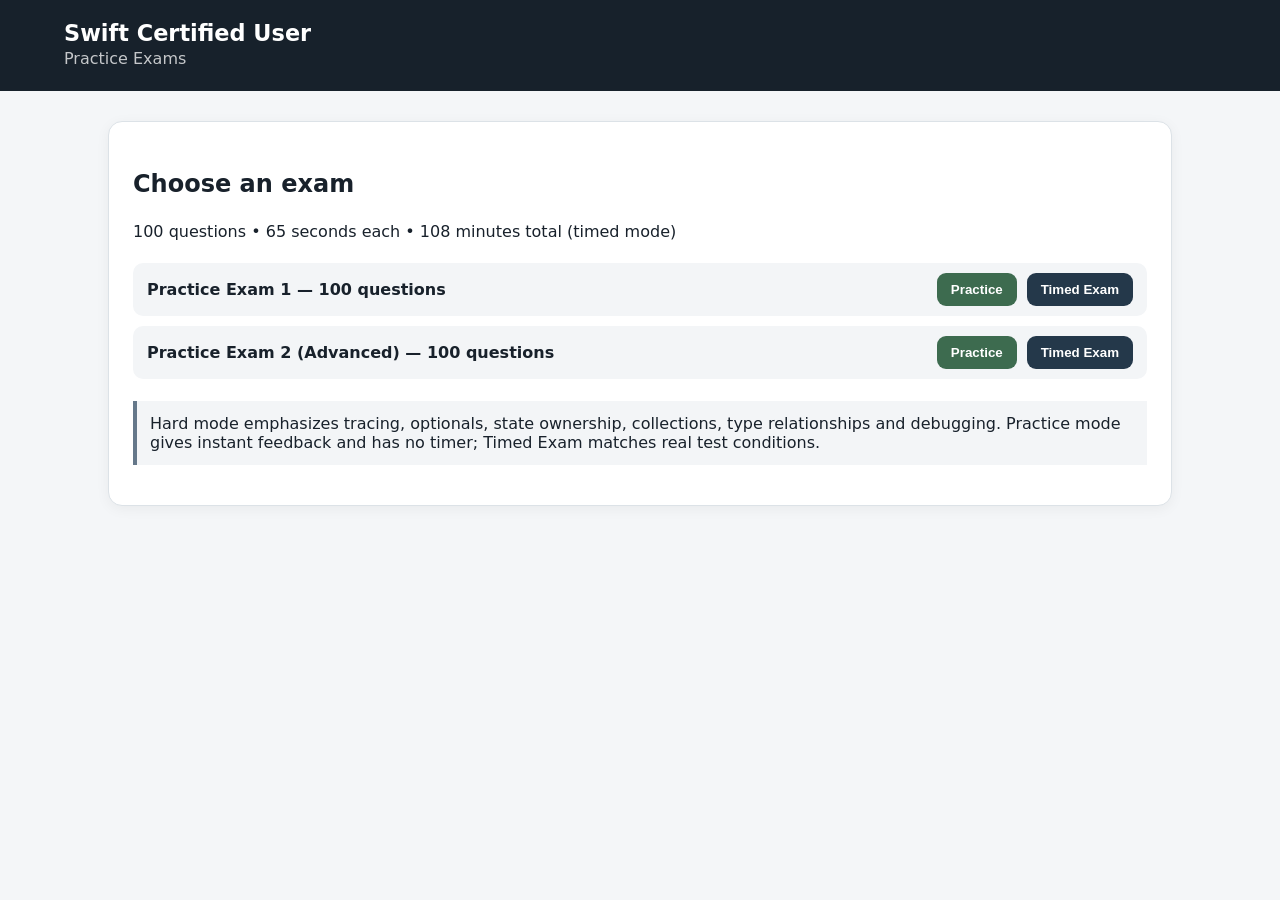
==== index.html @ 74ee7d05 "Visualize results: donut chart for score, bar chart for topic breakdown - Score is now a donut chart" ====
<!doctype html>
<html lang="en">
    <head>
        <meta charset="utf-8" />
        <meta name="viewport" content="width=device-width,initial-scale=1" />
        <title>Swift Certified User — Practice Exams</title>
        <link rel="stylesheet" href="style.css" />
        <link rel="icon" href="swift.svg" />
    </head>
    <body>
        <header>
            <div>
                <h1>Swift Certified User</h1>
                <p>Practice Exams</p>
            </div>
            <div id="timer" class="hidden"></div>
        </header>
        <main>
            <section id="start" class="card">
                <h2>Choose an exam</h2>
                <p id="introMeta">Loading exam data…</p>
                <div id="buttons"></div>
                <p class="note">
                    Hard mode emphasizes tracing, optionals, state ownership,
                    collections, type relationships and debugging. Practice
                    mode gives instant feedback and has no timer; Timed Exam
                    matches real test conditions.
                </p>
            </section>
            <section id="exam" class="hidden">
                <div class="card bar">
                    <strong id="title"></strong><span id="num"></span>
                    <div class="progress"><i id="progress"></i></div>
                </div>
                <div class="layout">
                    <article class="card">
                        <small id="topic"></small>
                        <div id="q" class="qbox"></div>
                        <div id="opts"></div>
                        <div id="explain" class="hidden"></div>
                        <div class="nav">
                            <button id="prev">Previous</button
                            ><button id="next">Next</button
                            ><button id="submit">Submit Exam</button>
                        </div>
                    </article>
                    <aside class="card">
                        <h3>Questions</h3>
                        <div id="palette"></div>
                    </aside>
                </div>
            </section>
            <section id="result" class="card hidden">
                <h2 id="resultTitle"></h2>
                <div id="score"></div>
                <div id="breakdown"></div>
                <div id="review"></div>
                <div class="backRow"><button onclick="location.reload()">Back to Exams</button></div>
            </section>
        </main>
        <script src="script.js"></script>
    </body>
</html>
---- style.css ----
*{box-sizing:border-box}body{margin:0;font-family:system-ui,sans-serif;background:#f4f6f8;color:#18212b}header{padding:20px 5%;background:#17212b;color:white;display:flex;justify-content:space-between;align-items:center}header h1{margin:0;font-size:1.4rem}header p{margin:3px 0;opacity:.75}#timer{font-size:1.5rem;font-weight:800;font-variant-numeric:tabular-nums}main{max-width:1100px;margin:30px auto;padding:0 18px}.card{background:#fff;border:1px solid #dce2e7;border-radius:14px;padding:24px;box-shadow:0 3px 14px rgba(0,0,0,.05)}.hidden{display:none!important}#buttons{display:flex;flex-direction:column;gap:10px;margin:22px 0}button{border:0;border-radius:9px;padding:12px 17px;background:#24384a;color:white;font-weight:700;cursor:pointer}.note{background:#f3f5f7;padding:13px;border-left:4px solid #65788a}.examRow{display:flex;align-items:center;gap:10px;flex-wrap:wrap;background:#f3f5f7;border-radius:10px;padding:10px 14px}.examName{flex:1;font-weight:700;min-width:200px}.modeBtn{padding:9px 14px}.practiceBtn{background:#3d6b4f}.timedBtn{background:#24384a}.error{background:#fbeaea;border-left:4px solid #8b2f2f;color:#6e2323;padding:13px;border-radius:6px;margin-top:14px}.bar{display:grid;gap:12px;margin-bottom:18px}.bar span{font-size:.9rem}.progress{height:8px;background:#e5e9ec;border-radius:99px;overflow:hidden}.progress i{display:block;height:100%;width:0;background:#24384a}.layout{display:grid;grid-template-columns:minmax(0,1fr) 260px;gap:18px}small{font-weight:800;text-transform:uppercase;letter-spacing:.06em}.card h2{white-space:pre-wrap;line-height:1.5}#q.qbox{font-size:1.5em;font-weight:700;line-height:1.4;margin:.83em 0}#q.qbox .qtext{margin:0 0 12px;white-space:pre-wrap}#q.qbox .qtext:last-child{margin-bottom:0}.codeblock{font-family:ui-monospace,SFMono-Regular,Menlo,Consolas,monospace;font-weight:400;font-size:13px;line-height:1.6;background:#182530;color:#dbe4ec;padding:14px 16px;border-radius:8px;overflow-x:auto;white-space:pre;margin:10px 0}.codeblock code{background:none;color:inherit;padding:0;border-radius:0;font-size:1em}.tok-keyword{color:#ff7ab2}.tok-string{color:#ff8170}.tok-number{color:#d9c97c}.tok-comment{color:#7d8a99;font-style:italic}.tok-type{color:#6bdfff}.opt{display:block;border:1px solid #d8dfe5;border-radius:10px;padding:13px;margin:9px 0;cursor:pointer;white-space:pre-wrap}.opt.correct{border-color:#3d6b4f;background:#e9f4ec;color:#274c34}.opt.incorrect{border-color:#8b2f2f;background:#fbeaea;color:#6e2323}code{font-family:ui-monospace,SFMono-Regular,Menlo,Consolas,monospace;background:#e9edf0;color:#18212b;padding:.1em .4em;border-radius:5px;font-size:.92em}#explain{background:#eef2f5;border-left:4px solid #24384a;padding:13px;border-radius:6px;margin-top:14px;line-height:1.5}#explain code{background:#dfe5e9}.nav{display:flex;gap:9px;flex-wrap:wrap;margin-top:22px}#submit{margin-left:auto;background:#8b2f2f}#palette{display:grid;grid-template-columns:repeat(5,1fr);gap:6px}.p{padding:8px 0;background:#e9edf0;color:#18212b}.p.a{background:#24384a;color:#fff}.p.c{outline:3px solid #24384a}#score{margin:20px 0}.donutWrap{display:flex;align-items:center;gap:24px;flex-wrap:wrap}.donutLegend{display:flex;flex-direction:column;gap:6px}.donutLegendRow{display:flex;align-items:center;gap:8px;font-size:.9rem}.donutLegendRow i{width:12px;height:12px;border-radius:3px;display:inline-block}.topicBar{margin:14px 0}.topicBarLabel{display:flex;justify-content:space-between;font-size:.9rem;margin-bottom:5px}.topicBarTrack{height:10px;background:#e5e9ec;border-radius:99px;overflow:hidden}.topicBarFill{height:100%;background:#24384a;border-radius:99px}.backRow{display:flex;justify-content:flex-end;margin-top:28px}#review{margin-top:24px}.revq{border:1px solid #dce2e7;border-radius:10px;margin:10px 0;border-left:5px solid #8b2f2f;overflow:hidden}.revq.pass{border-left-color:#3d6b4f}.revq.unanswered{border-left-color:#65788a}.revq summary{list-style:none;cursor:pointer;padding:13px 14px;display:flex;align-items:center;gap:12px;flex-wrap:wrap}.revq summary::-webkit-details-marker{display:none}.revq summary::before{content:"▸";display:inline-block;flex:0 0 auto;color:#65788a;transition:transform .15s;font-size:.85em}.revq[open] summary::before{transform:rotate(90deg)}.revNum{font-weight:800;flex:0 0 auto;color:#4a5766}.revPreview{flex:1 1 220px;min-width:0;overflow:hidden;text-overflow:ellipsis;white-space:nowrap}.revBadge{font-size:.72rem;font-weight:700;padding:4px 10px;border-radius:99px;white-space:nowrap;flex:0 0 auto}.revq.pass .revBadge{background:#e9f4ec;color:#274c34}.revq.fail .revBadge{background:#fbeaea;color:#6e2323}.revq.unanswered .revBadge{background:#eef1f3;color:#4a5766}.revBody{padding:0 14px 14px;border-top:1px solid #eef1f3;padding-top:12px}.revQ{margin:0 0 8px}.revQ .qtext{font-weight:700;white-space:pre-wrap;margin:0 0 8px}.revQ .qtext:last-child{margin-bottom:0}.revQ .codeblock{margin:8px 0}.revA,.revC,.revE{margin:6px 0;line-height:1.5;white-space:pre-wrap}.revE{color:#4a5766}@media(max-width:800px){.layout{grid-template-columns:1fr}.layout aside{order:-1}#submit{margin-left:0}.examRow{flex-direction:column;align-items:stretch}}
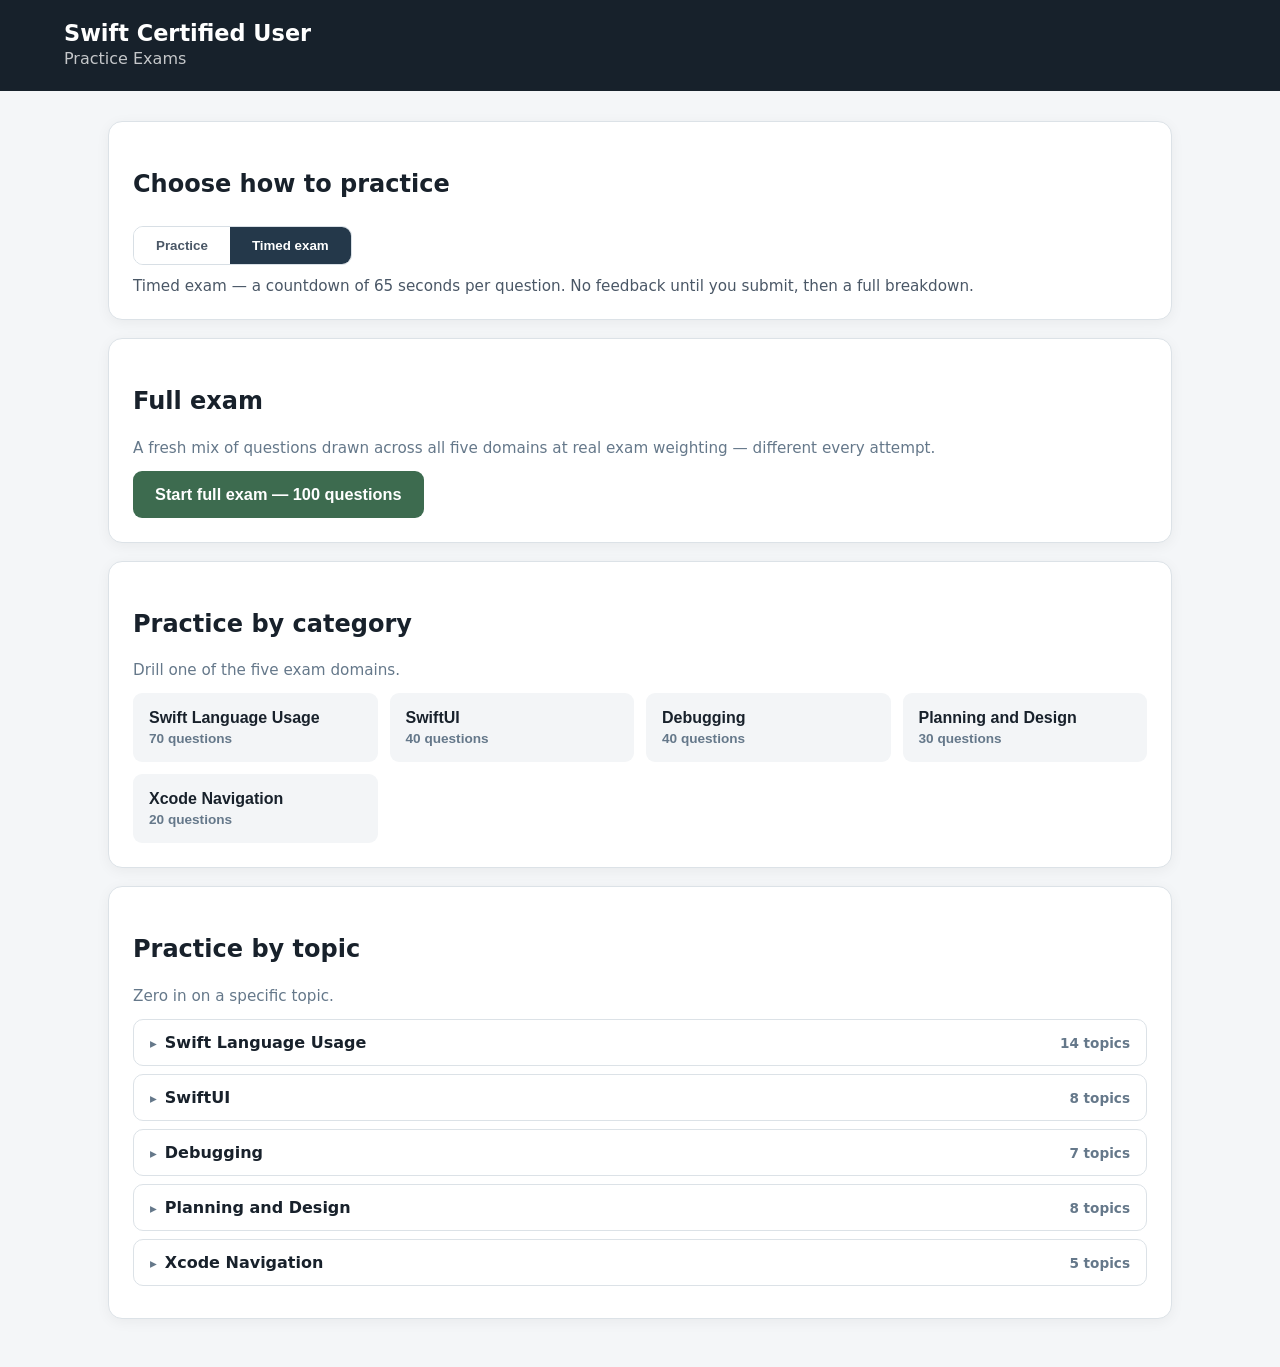
==== commit fe373141: "Redesign landing page around practice modes, categories and topics The single exams.json is replaced" ====
--- a/index.html
+++ b/index.html
@@ -16,48 +16,93 @@
             <div id="timer" class="hidden"></div>
         </header>
         <main>
-            <section id="start" class="card">
-                <h2>Choose an exam</h2>
-                <p id="introMeta">Loading exam data…</p>
-                <div id="buttons"></div>
-                <p class="note">
-                    Hard mode emphasizes tracing, optionals, state ownership,
-                    collections, type relationships and debugging. Practice
-                    mode gives instant feedback and has no timer; Timed Exam
-                    matches real test conditions.
-                </p>
+            <section id="start">
+                <div class="card">
+                    <h2>Choose how to practice</h2>
+                    <div id="modeToggle" class="modeToggle"></div>
+                    <p id="modeExplain" class="modeExplain"></p>
+                </div>
+                <div class="card">
+                    <h2>Full exam</h2>
+                    <p class="muted">
+                        A fresh mix of questions drawn across all five domains at
+                        real exam weighting — different every attempt.
+                    </p>
+                    <div id="fullExam"></div>
+                </div>
+                <div class="card">
+                    <h2>Practice by category</h2>
+                    <p class="muted">Drill one of the five exam domains.</p>
+                    <div id="byCategory" class="catGrid"></div>
+                </div>
+                <div class="card">
+                    <h2>Practice by topic</h2>
+                    <p class="muted">Zero in on a specific topic.</p>
+                    <div id="byTopic"></div>
+                </div>
+                <div id="startError"></div>
             </section>
             <section id="exam" class="hidden">
                 <div class="card bar">
-                    <strong id="title"></strong><span id="num"></span>
+                    <div class="barTop">
+                        <div><strong id="title"></strong><span id="num"></span></div>
+                        <button id="quit" class="quitBtn">Quit Exam</button>
+                    </div>
                     <div class="progress"><i id="progress"></i></div>
                 </div>
-                <div class="layout">
-                    <article class="card">
-                        <small id="topic"></small>
-                        <div id="q" class="qbox"></div>
-                        <div id="opts"></div>
-                        <div id="explain" class="hidden"></div>
-                        <div class="nav">
-                            <button id="prev">Previous</button
-                            ><button id="next">Next</button
-                            ><button id="submit">Submit Exam</button>
-                        </div>
-                    </article>
-                    <aside class="card">
-                        <h3>Questions</h3>
-                        <div id="palette"></div>
-                    </aside>
+                <article class="card">
+                    <div class="qCardTop">
+                        <button id="markBtn" class="markBtn">☆ Mark for review</button>
+                    </div>
+                    <div id="q" class="qbox"></div>
+                    <div id="opts"></div>
+                    <div id="explain" class="hidden"></div>
+                    <div class="nav">
+                        <button id="prev">Previous</button>
+                        <button id="next">Next</button>
+                        <button id="calc" class="calcBtn" title="Calculator">🧮 Calculator</button>
+                        <button id="reviewBtn" class="reviewNavBtn">Review</button>
+                    </div>
+                </article>
+            </section>
+            <section id="reviewPage" class="card hidden">
+                <div class="barTop">
+                    <h2 id="reviewTitle">Review your answers</h2>
+                    <button id="reviewQuit" class="quitBtn">Quit Exam</button>
+                </div>
+                <p class="note">Click a question to jump back to it. Flagged questions are marked for review.</p>
+                <div class="reviewLegend">
+                    <span><i class="rl rl-ans"></i>Answered</span>
+                    <span><i class="rl rl-un"></i>Unanswered</span>
+                    <span><i class="rl rl-ans marked"></i>Answered · flagged</span>
+                    <span><i class="rl rl-un marked"></i>Unanswered · flagged</span>
+                </div>
+                <div id="reviewGrid" class="reviewGrid"></div>
+                <div class="reviewActions">
+                    <button id="reviewAll">Review all questions</button>
+                    <button id="reviewSubmit">Submit Exam</button>
                 </div>
             </section>
             <section id="result" class="card hidden">
                 <h2 id="resultTitle"></h2>
-                <div id="score"></div>
-                <div id="breakdown"></div>
+                <div class="resultsGrid">
+                    <div id="score"></div>
+                    <div id="breakdown"></div>
+                </div>
                 <div id="review"></div>
                 <div class="backRow"><button onclick="location.reload()">Back to Exams</button></div>
             </section>
         </main>
+        <div id="calcModal" class="calcModal hidden">
+            <div class="calcBox" role="dialog" aria-label="Calculator">
+                <div class="calcHead">
+                    <strong>Calculator</strong>
+                    <button id="calcClose" class="calcClose" aria-label="Close">✕</button>
+                </div>
+                <input id="calcDisplay" class="calcDisplay" type="text" readonly value="0" />
+                <div id="calcKeys" class="calcKeys"></div>
+            </div>
+        </div>
         <script src="script.js"></script>
     </body>
 </html>
--- a/style.css
+++ b/style.css
@@ -1 +1 @@
-*{box-sizing:border-box}body{margin:0;font-family:system-ui,sans-serif;background:#f4f6f8;color:#18212b}header{padding:20px 5%;background:#17212b;color:white;display:flex;justify-content:space-between;align-items:center}header h1{margin:0;font-size:1.4rem}header p{margin:3px 0;opacity:.75}#timer{font-size:1.5rem;font-weight:800;font-variant-numeric:tabular-nums}main{max-width:1100px;margin:30px auto;padding:0 18px}.card{background:#fff;border:1px solid #dce2e7;border-radius:14px;padding:24px;box-shadow:0 3px 14px rgba(0,0,0,.05)}.hidden{display:none!important}#buttons{display:flex;flex-direction:column;gap:10px;margin:22px 0}button{border:0;border-radius:9px;padding:12px 17px;background:#24384a;color:white;font-weight:700;cursor:pointer}.note{background:#f3f5f7;padding:13px;border-left:4px solid #65788a}.examRow{display:flex;align-items:center;gap:10px;flex-wrap:wrap;background:#f3f5f7;border-radius:10px;padding:10px 14px}.examName{flex:1;font-weight:700;min-width:200px}.modeBtn{padding:9px 14px}.practiceBtn{background:#3d6b4f}.timedBtn{background:#24384a}.error{background:#fbeaea;border-left:4px solid #8b2f2f;color:#6e2323;padding:13px;border-radius:6px;margin-top:14px}.bar{display:grid;gap:12px;margin-bottom:18px}.bar span{font-size:.9rem}.progress{height:8px;background:#e5e9ec;border-radius:99px;overflow:hidden}.progress i{display:block;height:100%;width:0;background:#24384a}.layout{display:grid;grid-template-columns:minmax(0,1fr) 260px;gap:18px}small{font-weight:800;text-transform:uppercase;letter-spacing:.06em}.card h2{white-space:pre-wrap;line-height:1.5}#q.qbox{font-size:1.5em;font-weight:700;line-height:1.4;margin:.83em 0}#q.qbox .qtext{margin:0 0 12px;white-space:pre-wrap}#q.qbox .qtext:last-child{margin-bottom:0}.codeblock{font-family:ui-monospace,SFMono-Regular,Menlo,Consolas,monospace;font-weight:400;font-size:13px;line-height:1.6;background:#182530;color:#dbe4ec;padding:14px 16px;border-radius:8px;overflow-x:auto;white-space:pre;margin:10px 0}.codeblock code{background:none;color:inherit;padding:0;border-radius:0;font-size:1em}.tok-keyword{color:#ff7ab2}.tok-string{color:#ff8170}.tok-number{color:#d9c97c}.tok-comment{color:#7d8a99;font-style:italic}.tok-type{color:#6bdfff}.opt{display:block;border:1px solid #d8dfe5;border-radius:10px;padding:13px;margin:9px 0;cursor:pointer;white-space:pre-wrap}.opt.correct{border-color:#3d6b4f;background:#e9f4ec;color:#274c34}.opt.incorrect{border-color:#8b2f2f;background:#fbeaea;color:#6e2323}code{font-family:ui-monospace,SFMono-Regular,Menlo,Consolas,monospace;background:#e9edf0;color:#18212b;padding:.1em .4em;border-radius:5px;font-size:.92em}#explain{background:#eef2f5;border-left:4px solid #24384a;padding:13px;border-radius:6px;margin-top:14px;line-height:1.5}#explain code{background:#dfe5e9}.nav{display:flex;gap:9px;flex-wrap:wrap;margin-top:22px}#submit{margin-left:auto;background:#8b2f2f}#palette{display:grid;grid-template-columns:repeat(5,1fr);gap:6px}.p{padding:8px 0;background:#e9edf0;color:#18212b}.p.a{background:#24384a;color:#fff}.p.c{outline:3px solid #24384a}#score{margin:20px 0}.donutWrap{display:flex;align-items:center;gap:24px;flex-wrap:wrap}.donutLegend{display:flex;flex-direction:column;gap:6px}.donutLegendRow{display:flex;align-items:center;gap:8px;font-size:.9rem}.donutLegendRow i{width:12px;height:12px;border-radius:3px;display:inline-block}.topicBar{margin:14px 0}.topicBarLabel{display:flex;justify-content:space-between;font-size:.9rem;margin-bottom:5px}.topicBarTrack{height:10px;background:#e5e9ec;border-radius:99px;overflow:hidden}.topicBarFill{height:100%;background:#24384a;border-radius:99px}.backRow{display:flex;justify-content:flex-end;margin-top:28px}#review{margin-top:24px}.revq{border:1px solid #dce2e7;border-radius:10px;margin:10px 0;border-left:5px solid #8b2f2f;overflow:hidden}.revq.pass{border-left-color:#3d6b4f}.revq.unanswered{border-left-color:#65788a}.revq summary{list-style:none;cursor:pointer;padding:13px 14px;display:flex;align-items:center;gap:12px;flex-wrap:wrap}.revq summary::-webkit-details-marker{display:none}.revq summary::before{content:"▸";display:inline-block;flex:0 0 auto;color:#65788a;transition:transform .15s;font-size:.85em}.revq[open] summary::before{transform:rotate(90deg)}.revNum{font-weight:800;flex:0 0 auto;color:#4a5766}.revPreview{flex:1 1 220px;min-width:0;overflow:hidden;text-overflow:ellipsis;white-space:nowrap}.revBadge{font-size:.72rem;font-weight:700;padding:4px 10px;border-radius:99px;white-space:nowrap;flex:0 0 auto}.revq.pass .revBadge{background:#e9f4ec;color:#274c34}.revq.fail .revBadge{background:#fbeaea;color:#6e2323}.revq.unanswered .revBadge{background:#eef1f3;color:#4a5766}.revBody{padding:0 14px 14px;border-top:1px solid #eef1f3;padding-top:12px}.revQ{margin:0 0 8px}.revQ .qtext{font-weight:700;white-space:pre-wrap;margin:0 0 8px}.revQ .qtext:last-child{margin-bottom:0}.revQ .codeblock{margin:8px 0}.revA,.revC,.revE{margin:6px 0;line-height:1.5;white-space:pre-wrap}.revE{color:#4a5766}@media(max-width:800px){.layout{grid-template-columns:1fr}.layout aside{order:-1}#submit{margin-left:0}.examRow{flex-direction:column;align-items:stretch}}+*{box-sizing:border-box}body{margin:0;font-family:system-ui,sans-serif;background:#f4f6f8;color:#18212b}header{padding:20px 5%;background:#17212b;color:white;display:flex;justify-content:space-between;align-items:center}header h1{margin:0;font-size:1.4rem}header p{margin:3px 0;opacity:.75}#timer{font-size:1.5rem;font-weight:800;font-variant-numeric:tabular-nums}main{max-width:1100px;margin:30px auto;padding:0 18px}.card{background:#fff;border:1px solid #dce2e7;border-radius:14px;padding:24px;box-shadow:0 3px 14px rgba(0,0,0,.05)}.hidden{display:none!important}#buttons{display:flex;flex-direction:column;gap:10px;margin:22px 0}button{border:0;border-radius:9px;padding:12px 17px;background:#24384a;color:white;font-weight:700;cursor:pointer}.note{background:#f3f5f7;padding:13px;border-left:4px solid #65788a}#start{display:flex;flex-direction:column;gap:18px}.muted{color:#65788a;margin:0 0 14px;font-size:.95rem}.modeToggle{display:inline-flex;border:1px solid #d8dfe5;border-radius:10px;overflow:hidden;margin:4px 0 12px}.modeOpt{background:#fff;color:#4a5766;border-radius:0;padding:11px 22px}.modeOpt.active{background:#24384a;color:#fff}.modeExplain{margin:0;color:#4a5766;font-size:.95rem}.launchBtn{background:#3d6b4f;font-size:1.02rem;padding:14px 22px}.catGrid{display:grid;grid-template-columns:repeat(auto-fill,minmax(200px,1fr));gap:12px}.catCard{display:flex;flex-direction:column;align-items:flex-start;gap:4px;background:#f3f5f7;color:#18212b;text-align:left;padding:16px}.catCard strong{font-size:1rem}.catCard span{font-size:.85rem;color:#65788a;font-weight:600}.catCard:hover{background:#e9edf0}.topicGroup{border:1px solid #dce2e7;border-radius:10px;margin:8px 0;overflow:hidden}.topicGroup summary{cursor:pointer;padding:13px 16px;font-weight:700;list-style:none;display:flex;align-items:center;gap:8px}.topicGroup summary::-webkit-details-marker{display:none}.topicGroup summary::before{content:"▸";color:#65788a;transition:transform .15s;font-size:.85em}.topicGroup[open] summary::before{transform:rotate(90deg)}.topicGroupCount{margin-left:auto;font-weight:600;color:#65788a;font-size:.85rem}.topicList{display:grid;grid-template-columns:repeat(auto-fill,minmax(220px,1fr));gap:8px;padding:0 14px 14px}.topicRow{display:flex;justify-content:space-between;gap:10px;background:#f3f5f7;color:#18212b;text-align:left;padding:11px 14px;font-weight:600}.topicRow:hover{background:#e9edf0}.topicRowCount{color:#65788a;font-weight:700}.examRow{display:flex;align-items:center;gap:10px;flex-wrap:wrap;background:#f3f5f7;border-radius:10px;padding:10px 14px}.examName{flex:1;font-weight:700;min-width:200px}.modeBtn{padding:9px 14px}.practiceBtn{background:#3d6b4f}.timedBtn{background:#24384a}.error{background:#fbeaea;border-left:4px solid #8b2f2f;color:#6e2323;padding:13px;border-radius:6px;margin-top:14px}.bar{display:grid;gap:12px;margin-bottom:18px}.bar span{font-size:.9rem}.barTop{display:flex;justify-content:space-between;align-items:center;gap:12px;flex-wrap:wrap}.barTop .quitBtn{flex:0 0 auto}.progress{height:8px;background:#e5e9ec;border-radius:99px;overflow:hidden}.progress i{display:block;height:100%;width:0;background:#24384a}.layout{display:grid;grid-template-columns:minmax(0,1fr) 260px;gap:18px}small{font-weight:800;text-transform:uppercase;letter-spacing:.06em}.card h2{white-space:pre-wrap;line-height:1.5}#q.qbox{font-size:1.5em;font-weight:700;line-height:1.4;margin:.83em 0}#q.qbox .qtext{margin:0 0 12px;white-space:pre-wrap}#q.qbox .qtext:last-child{margin-bottom:0}.codeblock{font-family:ui-monospace,SFMono-Regular,Menlo,Consolas,monospace;font-weight:400;font-size:13px;line-height:1.6;background:#182530;color:#dbe4ec;padding:14px 16px;border-radius:8px;overflow-x:auto;white-space:pre;margin:10px 0}.codeblock code{background:none;color:inherit;padding:0;border-radius:0;font-size:1em}.tok-keyword{color:#ff7ab2}.tok-string{color:#ff8170}.tok-number{color:#d9c97c}.tok-comment{color:#7d8a99;font-style:italic}.tok-type{color:#6bdfff}.opt{display:block;border:1px solid #d8dfe5;border-radius:10px;padding:13px;margin:9px 0;cursor:pointer;white-space:pre-wrap}.opt.correct{border-color:#3d6b4f;background:#e9f4ec;color:#274c34}.opt.incorrect{border-color:#8b2f2f;background:#fbeaea;color:#6e2323}code{font-family:ui-monospace,SFMono-Regular,Menlo,Consolas,monospace;background:#e9edf0;color:#18212b;padding:.1em .4em;border-radius:5px;font-size:.92em}#explain{background:#eef2f5;border-left:4px solid #24384a;padding:13px;border-radius:6px;margin-top:14px;line-height:1.5}#explain code{background:#dfe5e9}.nav{display:flex;gap:9px;flex-wrap:wrap;margin-top:22px}#submit{margin-left:auto;background:#8b2f2f}.calcBtn{background:#4a5766}.quitBtn{background:#6b7480}.qCardTop{display:flex;justify-content:flex-end;align-items:center;gap:12px;margin-bottom:6px}.markBtn{background:#eef1f3;color:#4a5766;padding:8px 13px;font-size:.85rem}.markBtn.active{background:#c67c1c;color:#fff}.reviewNavBtn{margin-left:auto;background:#24384a}.reviewLegend{display:flex;flex-wrap:wrap;gap:16px;margin:16px 0;font-size:.85rem;color:#4a5766}.reviewLegend span{display:flex;align-items:center;gap:7px}.rl{width:16px;height:16px;border-radius:4px;display:inline-block;position:relative;background:#e9edf0}.rl.rl-ans{background:#24384a}.rl.marked::after,.rq-marked::after{content:"";position:absolute;top:-3px;right:-3px;width:9px;height:9px;border-radius:50%;background:#c67c1c;border:2px solid #fff}.reviewGrid{display:grid;grid-template-columns:repeat(10,1fr);gap:8px;margin:18px 0}.rq{position:relative;padding:12px 0;background:#e9edf0;color:#18212b;overflow:visible;font-variant-numeric:tabular-nums}.rq.rq-ans{background:#24384a;color:#fff}.rq:disabled{cursor:default;opacity:.85}.reviewActions{display:flex;justify-content:space-between;gap:12px;flex-wrap:wrap;margin-top:26px}#reviewSubmit{background:#8b2f2f}#reviewAll:disabled{opacity:.45;cursor:not-allowed}.calcModal{position:fixed;inset:0;background:rgba(15,22,30,.55);display:flex;align-items:center;justify-content:center;z-index:50;padding:16px}.calcBox{background:#fff;border-radius:14px;padding:16px;width:280px;max-width:100%;box-shadow:0 12px 40px rgba(0,0,0,.3)}.calcHead{display:flex;justify-content:space-between;align-items:center;margin-bottom:12px}.calcClose{background:#e9edf0;color:#18212b;padding:6px 11px}.calcDisplay{width:100%;font-size:1.6rem;font-weight:700;text-align:right;padding:12px 14px;border:1px solid #d8dfe5;border-radius:9px;background:#f7f9fa;color:#18212b;margin-bottom:12px;font-variant-numeric:tabular-nums}.calcKeys{display:grid;grid-template-columns:repeat(4,1fr);gap:8px}.calcKey{background:#eef1f3;color:#18212b;padding:15px 0;font-size:1.05rem}.calcKey.calcOp{background:#24384a;color:#fff}.calcKey.calcFn{background:#d7dde2;color:#18212b}.calcKey.calcEq{background:#3d6b4f;color:#fff;grid-column:span 4}#palette{display:grid;grid-template-columns:repeat(5,1fr);gap:6px}.p{padding:8px 0;background:#e9edf0;color:#18212b}.p.a{background:#24384a;color:#fff}.p.c{outline:3px solid #24384a}#score{margin:20px 0}.resultsGrid{display:flex;gap:36px;flex-wrap:wrap;align-items:flex-start}.resultsGrid #score{margin:0;flex:0 0 auto}.resultsGrid #breakdown{flex:1 1 320px;min-width:260px}.donutWrap{display:flex;flex-direction:column;align-items:center;gap:14px}.donutLegend{display:flex;flex-direction:column;gap:6px}.donutLegendRow{display:flex;align-items:center;gap:8px;font-size:.9rem}.donutLegendRow i{width:12px;height:12px;border-radius:3px;display:inline-block}.topicBar{margin:14px 0}.topicBarLabel{display:flex;justify-content:space-between;font-size:.9rem;margin-bottom:5px}.topicBarTrack{height:10px;background:#e5e9ec;border-radius:99px;overflow:hidden}.topicBarFill{height:100%;background:#24384a;border-radius:99px}.backRow{display:flex;justify-content:flex-end;margin-top:28px}#review{margin-top:24px}.revq{border:1px solid #dce2e7;border-radius:10px;margin:10px 0;border-left:5px solid #8b2f2f;overflow:hidden}.revq.pass{border-left-color:#3d6b4f}.revq.unanswered{border-left-color:#65788a}.revq summary{list-style:none;cursor:pointer;padding:13px 14px;display:flex;align-items:center;gap:12px;flex-wrap:wrap}.revq summary::-webkit-details-marker{display:none}.revq summary::before{content:"▸";display:inline-block;flex:0 0 auto;color:#65788a;transition:transform .15s;font-size:.85em}.revq[open] summary::before{transform:rotate(90deg)}.revNum{font-weight:800;flex:0 0 auto;color:#4a5766}.revPreview{flex:1 1 220px;min-width:0;overflow:hidden;text-overflow:ellipsis;white-space:nowrap}.revBadge{font-size:.72rem;font-weight:700;padding:4px 10px;border-radius:99px;white-space:nowrap;flex:0 0 auto}.revq.pass .revBadge{background:#e9f4ec;color:#274c34}.revq.fail .revBadge{background:#fbeaea;color:#6e2323}.revq.unanswered .revBadge{background:#eef1f3;color:#4a5766}.revBody{padding:0 14px 14px;border-top:1px solid #eef1f3;padding-top:12px}.revQ{margin:0 0 8px}.revQ .qtext{font-weight:700;white-space:pre-wrap;margin:0 0 8px}.revQ .qtext:last-child{margin-bottom:0}.revQ .codeblock{margin:8px 0}.revA,.revC,.revE{margin:6px 0;line-height:1.5;white-space:pre-wrap}.revE{color:#4a5766}@media(max-width:800px){.layout{grid-template-columns:1fr}.layout aside{order:-1}#submit{margin-left:0}.examRow{flex-direction:column;align-items:stretch}.reviewGrid{grid-template-columns:repeat(6,1fr)}}
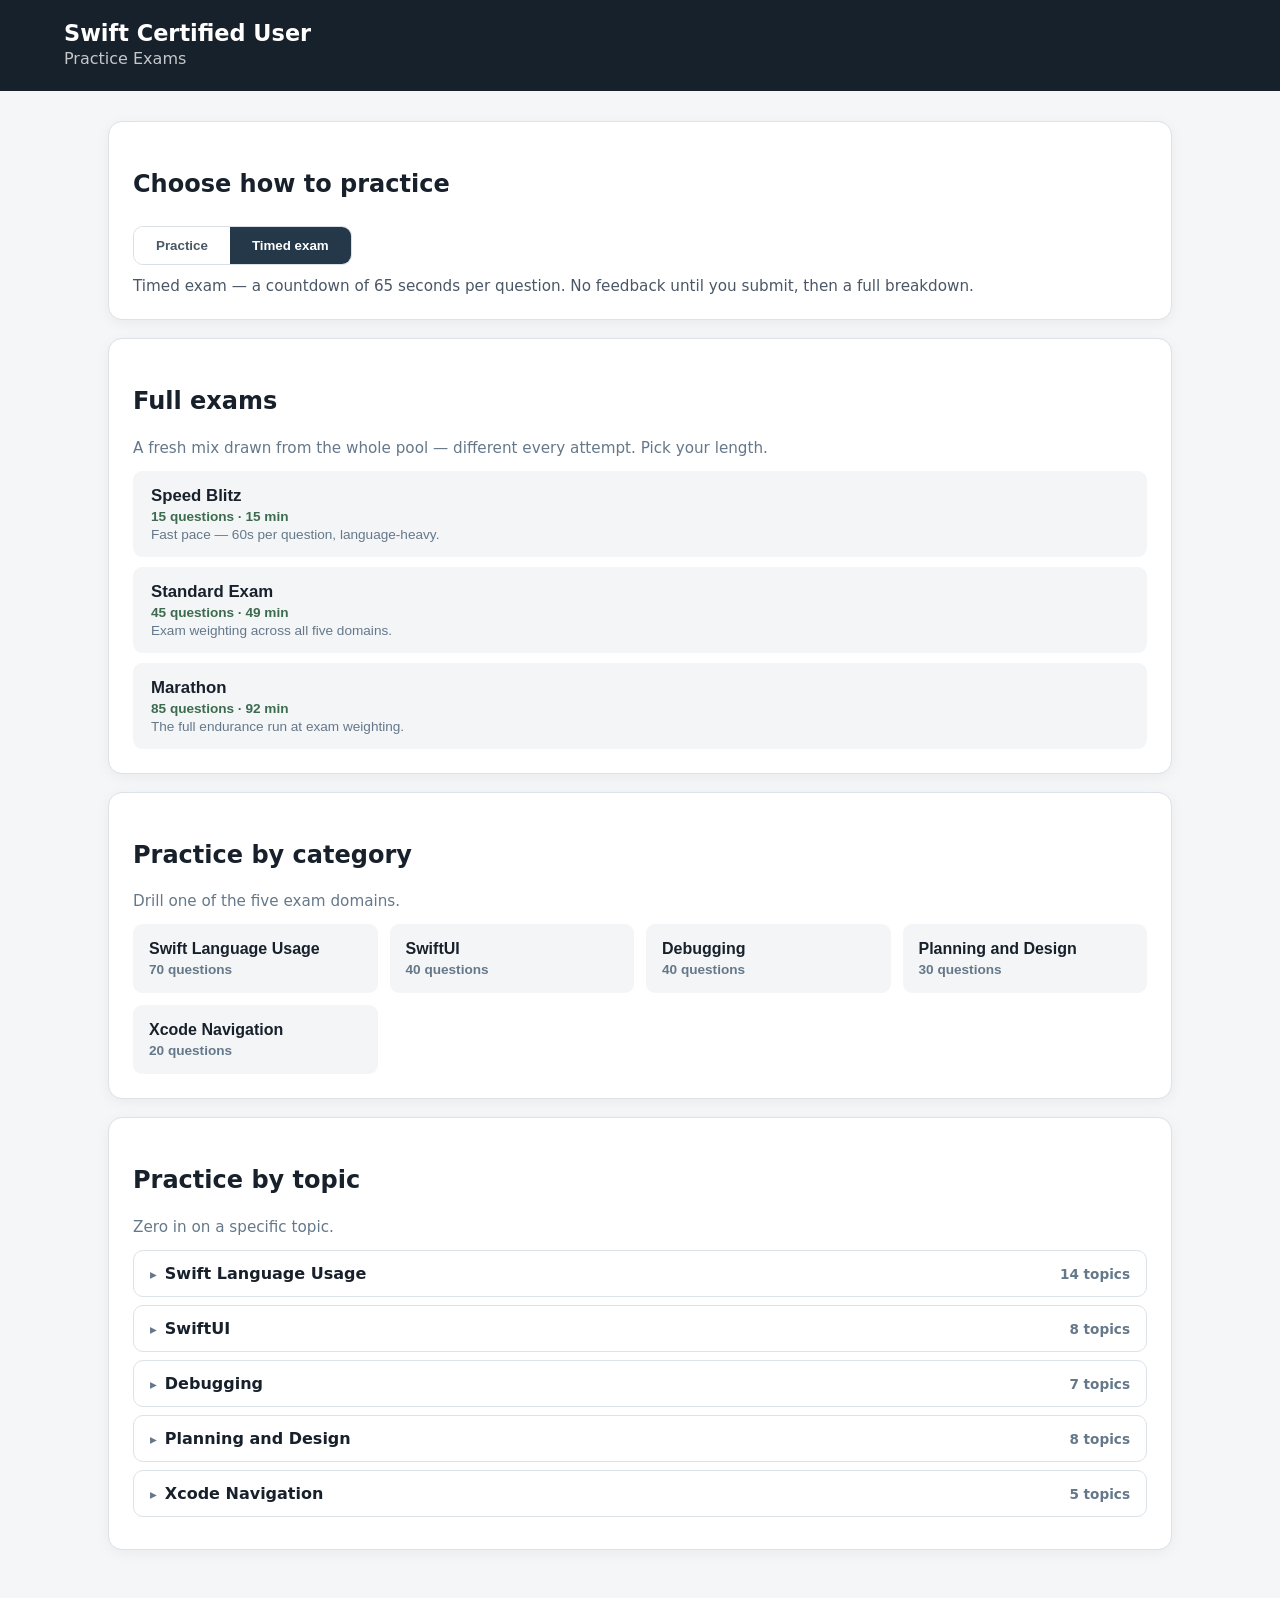
==== commit 38b4b2b9: "Offer three full-exam lengths: Speed Blitz, Standard, Marathon Replaces the single full exam with th" ====
--- a/index.html
+++ b/index.html
@@ -23,10 +23,10 @@
                     <p id="modeExplain" class="modeExplain"></p>
                 </div>
                 <div class="card">
-                    <h2>Full exam</h2>
+                    <h2>Full exams</h2>
                     <p class="muted">
-                        A fresh mix of questions drawn across all five domains at
-                        real exam weighting — different every attempt.
+                        A fresh mix drawn from the whole pool — different every
+                        attempt. Pick your length.
                     </p>
                     <div id="fullExam"></div>
                 </div>
--- a/style.css
+++ b/style.css
@@ -1 +1 @@
-*{box-sizing:border-box}body{margin:0;font-family:system-ui,sans-serif;background:#f4f6f8;color:#18212b}header{padding:20px 5%;background:#17212b;color:white;display:flex;justify-content:space-between;align-items:center}header h1{margin:0;font-size:1.4rem}header p{margin:3px 0;opacity:.75}#timer{font-size:1.5rem;font-weight:800;font-variant-numeric:tabular-nums}main{max-width:1100px;margin:30px auto;padding:0 18px}.card{background:#fff;border:1px solid #dce2e7;border-radius:14px;padding:24px;box-shadow:0 3px 14px rgba(0,0,0,.05)}.hidden{display:none!important}#buttons{display:flex;flex-direction:column;gap:10px;margin:22px 0}button{border:0;border-radius:9px;padding:12px 17px;background:#24384a;color:white;font-weight:700;cursor:pointer}.note{background:#f3f5f7;padding:13px;border-left:4px solid #65788a}#start{display:flex;flex-direction:column;gap:18px}.muted{color:#65788a;margin:0 0 14px;font-size:.95rem}.modeToggle{display:inline-flex;border:1px solid #d8dfe5;border-radius:10px;overflow:hidden;margin:4px 0 12px}.modeOpt{background:#fff;color:#4a5766;border-radius:0;padding:11px 22px}.modeOpt.active{background:#24384a;color:#fff}.modeExplain{margin:0;color:#4a5766;font-size:.95rem}.launchBtn{background:#3d6b4f;font-size:1.02rem;padding:14px 22px}.catGrid{display:grid;grid-template-columns:repeat(auto-fill,minmax(200px,1fr));gap:12px}.catCard{display:flex;flex-direction:column;align-items:flex-start;gap:4px;background:#f3f5f7;color:#18212b;text-align:left;padding:16px}.catCard strong{font-size:1rem}.catCard span{font-size:.85rem;color:#65788a;font-weight:600}.catCard:hover{background:#e9edf0}.topicGroup{border:1px solid #dce2e7;border-radius:10px;margin:8px 0;overflow:hidden}.topicGroup summary{cursor:pointer;padding:13px 16px;font-weight:700;list-style:none;display:flex;align-items:center;gap:8px}.topicGroup summary::-webkit-details-marker{display:none}.topicGroup summary::before{content:"▸";color:#65788a;transition:transform .15s;font-size:.85em}.topicGroup[open] summary::before{transform:rotate(90deg)}.topicGroupCount{margin-left:auto;font-weight:600;color:#65788a;font-size:.85rem}.topicList{display:grid;grid-template-columns:repeat(auto-fill,minmax(220px,1fr));gap:8px;padding:0 14px 14px}.topicRow{display:flex;justify-content:space-between;gap:10px;background:#f3f5f7;color:#18212b;text-align:left;padding:11px 14px;font-weight:600}.topicRow:hover{background:#e9edf0}.topicRowCount{color:#65788a;font-weight:700}.examRow{display:flex;align-items:center;gap:10px;flex-wrap:wrap;background:#f3f5f7;border-radius:10px;padding:10px 14px}.examName{flex:1;font-weight:700;min-width:200px}.modeBtn{padding:9px 14px}.practiceBtn{background:#3d6b4f}.timedBtn{background:#24384a}.error{background:#fbeaea;border-left:4px solid #8b2f2f;color:#6e2323;padding:13px;border-radius:6px;margin-top:14px}.bar{display:grid;gap:12px;margin-bottom:18px}.bar span{font-size:.9rem}.barTop{display:flex;justify-content:space-between;align-items:center;gap:12px;flex-wrap:wrap}.barTop .quitBtn{flex:0 0 auto}.progress{height:8px;background:#e5e9ec;border-radius:99px;overflow:hidden}.progress i{display:block;height:100%;width:0;background:#24384a}.layout{display:grid;grid-template-columns:minmax(0,1fr) 260px;gap:18px}small{font-weight:800;text-transform:uppercase;letter-spacing:.06em}.card h2{white-space:pre-wrap;line-height:1.5}#q.qbox{font-size:1.5em;font-weight:700;line-height:1.4;margin:.83em 0}#q.qbox .qtext{margin:0 0 12px;white-space:pre-wrap}#q.qbox .qtext:last-child{margin-bottom:0}.codeblock{font-family:ui-monospace,SFMono-Regular,Menlo,Consolas,monospace;font-weight:400;font-size:13px;line-height:1.6;background:#182530;color:#dbe4ec;padding:14px 16px;border-radius:8px;overflow-x:auto;white-space:pre;margin:10px 0}.codeblock code{background:none;color:inherit;padding:0;border-radius:0;font-size:1em}.tok-keyword{color:#ff7ab2}.tok-string{color:#ff8170}.tok-number{color:#d9c97c}.tok-comment{color:#7d8a99;font-style:italic}.tok-type{color:#6bdfff}.opt{display:block;border:1px solid #d8dfe5;border-radius:10px;padding:13px;margin:9px 0;cursor:pointer;white-space:pre-wrap}.opt.correct{border-color:#3d6b4f;background:#e9f4ec;color:#274c34}.opt.incorrect{border-color:#8b2f2f;background:#fbeaea;color:#6e2323}code{font-family:ui-monospace,SFMono-Regular,Menlo,Consolas,monospace;background:#e9edf0;color:#18212b;padding:.1em .4em;border-radius:5px;font-size:.92em}#explain{background:#eef2f5;border-left:4px solid #24384a;padding:13px;border-radius:6px;margin-top:14px;line-height:1.5}#explain code{background:#dfe5e9}.nav{display:flex;gap:9px;flex-wrap:wrap;margin-top:22px}#submit{margin-left:auto;background:#8b2f2f}.calcBtn{background:#4a5766}.quitBtn{background:#6b7480}.qCardTop{display:flex;justify-content:flex-end;align-items:center;gap:12px;margin-bottom:6px}.markBtn{background:#eef1f3;color:#4a5766;padding:8px 13px;font-size:.85rem}.markBtn.active{background:#c67c1c;color:#fff}.reviewNavBtn{margin-left:auto;background:#24384a}.reviewLegend{display:flex;flex-wrap:wrap;gap:16px;margin:16px 0;font-size:.85rem;color:#4a5766}.reviewLegend span{display:flex;align-items:center;gap:7px}.rl{width:16px;height:16px;border-radius:4px;display:inline-block;position:relative;background:#e9edf0}.rl.rl-ans{background:#24384a}.rl.marked::after,.rq-marked::after{content:"";position:absolute;top:-3px;right:-3px;width:9px;height:9px;border-radius:50%;background:#c67c1c;border:2px solid #fff}.reviewGrid{display:grid;grid-template-columns:repeat(10,1fr);gap:8px;margin:18px 0}.rq{position:relative;padding:12px 0;background:#e9edf0;color:#18212b;overflow:visible;font-variant-numeric:tabular-nums}.rq.rq-ans{background:#24384a;color:#fff}.rq:disabled{cursor:default;opacity:.85}.reviewActions{display:flex;justify-content:space-between;gap:12px;flex-wrap:wrap;margin-top:26px}#reviewSubmit{background:#8b2f2f}#reviewAll:disabled{opacity:.45;cursor:not-allowed}.calcModal{position:fixed;inset:0;background:rgba(15,22,30,.55);display:flex;align-items:center;justify-content:center;z-index:50;padding:16px}.calcBox{background:#fff;border-radius:14px;padding:16px;width:280px;max-width:100%;box-shadow:0 12px 40px rgba(0,0,0,.3)}.calcHead{display:flex;justify-content:space-between;align-items:center;margin-bottom:12px}.calcClose{background:#e9edf0;color:#18212b;padding:6px 11px}.calcDisplay{width:100%;font-size:1.6rem;font-weight:700;text-align:right;padding:12px 14px;border:1px solid #d8dfe5;border-radius:9px;background:#f7f9fa;color:#18212b;margin-bottom:12px;font-variant-numeric:tabular-nums}.calcKeys{display:grid;grid-template-columns:repeat(4,1fr);gap:8px}.calcKey{background:#eef1f3;color:#18212b;padding:15px 0;font-size:1.05rem}.calcKey.calcOp{background:#24384a;color:#fff}.calcKey.calcFn{background:#d7dde2;color:#18212b}.calcKey.calcEq{background:#3d6b4f;color:#fff;grid-column:span 4}#palette{display:grid;grid-template-columns:repeat(5,1fr);gap:6px}.p{padding:8px 0;background:#e9edf0;color:#18212b}.p.a{background:#24384a;color:#fff}.p.c{outline:3px solid #24384a}#score{margin:20px 0}.resultsGrid{display:flex;gap:36px;flex-wrap:wrap;align-items:flex-start}.resultsGrid #score{margin:0;flex:0 0 auto}.resultsGrid #breakdown{flex:1 1 320px;min-width:260px}.donutWrap{display:flex;flex-direction:column;align-items:center;gap:14px}.donutLegend{display:flex;flex-direction:column;gap:6px}.donutLegendRow{display:flex;align-items:center;gap:8px;font-size:.9rem}.donutLegendRow i{width:12px;height:12px;border-radius:3px;display:inline-block}.topicBar{margin:14px 0}.topicBarLabel{display:flex;justify-content:space-between;font-size:.9rem;margin-bottom:5px}.topicBarTrack{height:10px;background:#e5e9ec;border-radius:99px;overflow:hidden}.topicBarFill{height:100%;background:#24384a;border-radius:99px}.backRow{display:flex;justify-content:flex-end;margin-top:28px}#review{margin-top:24px}.revq{border:1px solid #dce2e7;border-radius:10px;margin:10px 0;border-left:5px solid #8b2f2f;overflow:hidden}.revq.pass{border-left-color:#3d6b4f}.revq.unanswered{border-left-color:#65788a}.revq summary{list-style:none;cursor:pointer;padding:13px 14px;display:flex;align-items:center;gap:12px;flex-wrap:wrap}.revq summary::-webkit-details-marker{display:none}.revq summary::before{content:"▸";display:inline-block;flex:0 0 auto;color:#65788a;transition:transform .15s;font-size:.85em}.revq[open] summary::before{transform:rotate(90deg)}.revNum{font-weight:800;flex:0 0 auto;color:#4a5766}.revPreview{flex:1 1 220px;min-width:0;overflow:hidden;text-overflow:ellipsis;white-space:nowrap}.revBadge{font-size:.72rem;font-weight:700;padding:4px 10px;border-radius:99px;white-space:nowrap;flex:0 0 auto}.revq.pass .revBadge{background:#e9f4ec;color:#274c34}.revq.fail .revBadge{background:#fbeaea;color:#6e2323}.revq.unanswered .revBadge{background:#eef1f3;color:#4a5766}.revBody{padding:0 14px 14px;border-top:1px solid #eef1f3;padding-top:12px}.revQ{margin:0 0 8px}.revQ .qtext{font-weight:700;white-space:pre-wrap;margin:0 0 8px}.revQ .qtext:last-child{margin-bottom:0}.revQ .codeblock{margin:8px 0}.revA,.revC,.revE{margin:6px 0;line-height:1.5;white-space:pre-wrap}.revE{color:#4a5766}@media(max-width:800px){.layout{grid-template-columns:1fr}.layout aside{order:-1}#submit{margin-left:0}.examRow{flex-direction:column;align-items:stretch}.reviewGrid{grid-template-columns:repeat(6,1fr)}}+*{box-sizing:border-box}body{margin:0;font-family:system-ui,sans-serif;background:#f4f6f8;color:#18212b}header{padding:20px 5%;background:#17212b;color:white;display:flex;justify-content:space-between;align-items:center}header h1{margin:0;font-size:1.4rem}header p{margin:3px 0;opacity:.75}#timer{font-size:1.5rem;font-weight:800;font-variant-numeric:tabular-nums}main{max-width:1100px;margin:30px auto;padding:0 18px}.card{background:#fff;border:1px solid #dce2e7;border-radius:14px;padding:24px;box-shadow:0 3px 14px rgba(0,0,0,.05)}.hidden{display:none!important}#buttons{display:flex;flex-direction:column;gap:10px;margin:22px 0}button{border:0;border-radius:9px;padding:12px 17px;background:#24384a;color:white;font-weight:700;cursor:pointer}.note{background:#f3f5f7;padding:13px;border-left:4px solid #65788a}#start{display:flex;flex-direction:column;gap:18px}.muted{color:#65788a;margin:0 0 14px;font-size:.95rem}.modeToggle{display:inline-flex;border:1px solid #d8dfe5;border-radius:10px;overflow:hidden;margin:4px 0 12px}.modeOpt{background:#fff;color:#4a5766;border-radius:0;padding:11px 22px}.modeOpt.active{background:#24384a;color:#fff}.modeExplain{margin:0;color:#4a5766;font-size:.95rem}.launchBtn{background:#3d6b4f;font-size:1.02rem;padding:14px 22px}#fullExam{display:grid;gap:10px}.examTypeCard{display:flex;flex-direction:column;align-items:flex-start;gap:3px;background:#f3f5f7;color:#18212b;text-align:left;padding:15px 18px}.examTypeCard:hover{background:#e9edf0}.examTypeCard strong{font-size:1.05rem}.examTypeMeta{font-size:.85rem;color:#3d6b4f;font-weight:700}.examTypeBlurb{font-size:.85rem;color:#65788a;font-weight:500}.catGrid{display:grid;grid-template-columns:repeat(auto-fill,minmax(200px,1fr));gap:12px}.catCard{display:flex;flex-direction:column;align-items:flex-start;gap:4px;background:#f3f5f7;color:#18212b;text-align:left;padding:16px}.catCard strong{font-size:1rem}.catCard span{font-size:.85rem;color:#65788a;font-weight:600}.catCard:hover{background:#e9edf0}.topicGroup{border:1px solid #dce2e7;border-radius:10px;margin:8px 0;overflow:hidden}.topicGroup summary{cursor:pointer;padding:13px 16px;font-weight:700;list-style:none;display:flex;align-items:center;gap:8px}.topicGroup summary::-webkit-details-marker{display:none}.topicGroup summary::before{content:"▸";color:#65788a;transition:transform .15s;font-size:.85em}.topicGroup[open] summary::before{transform:rotate(90deg)}.topicGroupCount{margin-left:auto;font-weight:600;color:#65788a;font-size:.85rem}.topicList{display:grid;grid-template-columns:repeat(auto-fill,minmax(220px,1fr));gap:8px;padding:0 14px 14px}.topicRow{display:flex;justify-content:space-between;gap:10px;background:#f3f5f7;color:#18212b;text-align:left;padding:11px 14px;font-weight:600}.topicRow:hover{background:#e9edf0}.topicRowCount{color:#65788a;font-weight:700}.examRow{display:flex;align-items:center;gap:10px;flex-wrap:wrap;background:#f3f5f7;border-radius:10px;padding:10px 14px}.examName{flex:1;font-weight:700;min-width:200px}.modeBtn{padding:9px 14px}.practiceBtn{background:#3d6b4f}.timedBtn{background:#24384a}.error{background:#fbeaea;border-left:4px solid #8b2f2f;color:#6e2323;padding:13px;border-radius:6px;margin-top:14px}.bar{display:grid;gap:12px;margin-bottom:18px}.bar span{font-size:.9rem}.barTop{display:flex;justify-content:space-between;align-items:center;gap:12px;flex-wrap:wrap}.barTop .quitBtn{flex:0 0 auto}.progress{height:8px;background:#e5e9ec;border-radius:99px;overflow:hidden}.progress i{display:block;height:100%;width:0;background:#24384a}.layout{display:grid;grid-template-columns:minmax(0,1fr) 260px;gap:18px}small{font-weight:800;text-transform:uppercase;letter-spacing:.06em}.card h2{white-space:pre-wrap;line-height:1.5}#q.qbox{font-size:1.5em;font-weight:700;line-height:1.4;margin:.83em 0}#q.qbox .qtext{margin:0 0 12px;white-space:pre-wrap}#q.qbox .qtext:last-child{margin-bottom:0}.codeblock{font-family:ui-monospace,SFMono-Regular,Menlo,Consolas,monospace;font-weight:400;font-size:13px;line-height:1.6;background:#182530;color:#dbe4ec;padding:14px 16px;border-radius:8px;overflow-x:auto;white-space:pre;margin:10px 0}.codeblock code{background:none;color:inherit;padding:0;border-radius:0;font-size:1em}.tok-keyword{color:#ff7ab2}.tok-string{color:#ff8170}.tok-number{color:#d9c97c}.tok-comment{color:#7d8a99;font-style:italic}.tok-type{color:#6bdfff}.opt{display:block;border:1px solid #d8dfe5;border-radius:10px;padding:13px;margin:9px 0;cursor:pointer;white-space:pre-wrap}.opt.correct{border-color:#3d6b4f;background:#e9f4ec;color:#274c34}.opt.incorrect{border-color:#8b2f2f;background:#fbeaea;color:#6e2323}code{font-family:ui-monospace,SFMono-Regular,Menlo,Consolas,monospace;background:#e9edf0;color:#18212b;padding:.1em .4em;border-radius:5px;font-size:.92em}#explain{background:#eef2f5;border-left:4px solid #24384a;padding:13px;border-radius:6px;margin-top:14px;line-height:1.5}#explain code{background:#dfe5e9}.nav{display:flex;gap:9px;flex-wrap:wrap;margin-top:22px}#submit{margin-left:auto;background:#8b2f2f}.calcBtn{background:#4a5766}.quitBtn{background:#6b7480}.qCardTop{display:flex;justify-content:flex-end;align-items:center;gap:12px;margin-bottom:6px}.markBtn{background:#eef1f3;color:#4a5766;padding:8px 13px;font-size:.85rem}.markBtn.active{background:#c67c1c;color:#fff}.reviewNavBtn{margin-left:auto;background:#24384a}.reviewLegend{display:flex;flex-wrap:wrap;gap:16px;margin:16px 0;font-size:.85rem;color:#4a5766}.reviewLegend span{display:flex;align-items:center;gap:7px}.rl{width:16px;height:16px;border-radius:4px;display:inline-block;position:relative;background:#e9edf0}.rl.rl-ans{background:#24384a}.rl.marked::after,.rq-marked::after{content:"";position:absolute;top:-3px;right:-3px;width:9px;height:9px;border-radius:50%;background:#c67c1c;border:2px solid #fff}.reviewGrid{display:grid;grid-template-columns:repeat(10,1fr);gap:8px;margin:18px 0}.rq{position:relative;padding:12px 0;background:#e9edf0;color:#18212b;overflow:visible;font-variant-numeric:tabular-nums}.rq.rq-ans{background:#24384a;color:#fff}.rq:disabled{cursor:default;opacity:.85}.reviewActions{display:flex;justify-content:space-between;gap:12px;flex-wrap:wrap;margin-top:26px}#reviewSubmit{background:#8b2f2f}#reviewAll:disabled{opacity:.45;cursor:not-allowed}.calcModal{position:fixed;inset:0;background:rgba(15,22,30,.55);display:flex;align-items:center;justify-content:center;z-index:50;padding:16px}.calcBox{background:#fff;border-radius:14px;padding:16px;width:280px;max-width:100%;box-shadow:0 12px 40px rgba(0,0,0,.3)}.calcHead{display:flex;justify-content:space-between;align-items:center;margin-bottom:12px}.calcClose{background:#e9edf0;color:#18212b;padding:6px 11px}.calcDisplay{width:100%;font-size:1.6rem;font-weight:700;text-align:right;padding:12px 14px;border:1px solid #d8dfe5;border-radius:9px;background:#f7f9fa;color:#18212b;margin-bottom:12px;font-variant-numeric:tabular-nums}.calcKeys{display:grid;grid-template-columns:repeat(4,1fr);gap:8px}.calcKey{background:#eef1f3;color:#18212b;padding:15px 0;font-size:1.05rem}.calcKey.calcOp{background:#24384a;color:#fff}.calcKey.calcFn{background:#d7dde2;color:#18212b}.calcKey.calcEq{background:#3d6b4f;color:#fff;grid-column:span 4}#palette{display:grid;grid-template-columns:repeat(5,1fr);gap:6px}.p{padding:8px 0;background:#e9edf0;color:#18212b}.p.a{background:#24384a;color:#fff}.p.c{outline:3px solid #24384a}#score{margin:20px 0}.resultsGrid{display:flex;gap:36px;flex-wrap:wrap;align-items:flex-start}.resultsGrid #score{margin:0;flex:0 0 auto}.resultsGrid #breakdown{flex:1 1 320px;min-width:260px}.donutWrap{display:flex;flex-direction:column;align-items:center;gap:14px}.donutLegend{display:flex;flex-direction:column;gap:6px}.donutLegendRow{display:flex;align-items:center;gap:8px;font-size:.9rem}.donutLegendRow i{width:12px;height:12px;border-radius:3px;display:inline-block}.topicBar{margin:14px 0}.topicBarLabel{display:flex;justify-content:space-between;font-size:.9rem;margin-bottom:5px}.topicBarTrack{height:10px;background:#e5e9ec;border-radius:99px;overflow:hidden}.topicBarFill{height:100%;background:#24384a;border-radius:99px}.backRow{display:flex;justify-content:flex-end;margin-top:28px}#review{margin-top:24px}.revq{border:1px solid #dce2e7;border-radius:10px;margin:10px 0;border-left:5px solid #8b2f2f;overflow:hidden}.revq.pass{border-left-color:#3d6b4f}.revq.unanswered{border-left-color:#65788a}.revq summary{list-style:none;cursor:pointer;padding:13px 14px;display:flex;align-items:center;gap:12px;flex-wrap:wrap}.revq summary::-webkit-details-marker{display:none}.revq summary::before{content:"▸";display:inline-block;flex:0 0 auto;color:#65788a;transition:transform .15s;font-size:.85em}.revq[open] summary::before{transform:rotate(90deg)}.revNum{font-weight:800;flex:0 0 auto;color:#4a5766}.revPreview{flex:1 1 220px;min-width:0;overflow:hidden;text-overflow:ellipsis;white-space:nowrap}.revBadge{font-size:.72rem;font-weight:700;padding:4px 10px;border-radius:99px;white-space:nowrap;flex:0 0 auto}.revq.pass .revBadge{background:#e9f4ec;color:#274c34}.revq.fail .revBadge{background:#fbeaea;color:#6e2323}.revq.unanswered .revBadge{background:#eef1f3;color:#4a5766}.revBody{padding:0 14px 14px;border-top:1px solid #eef1f3;padding-top:12px}.revQ{margin:0 0 8px}.revQ .qtext{font-weight:700;white-space:pre-wrap;margin:0 0 8px}.revQ .qtext:last-child{margin-bottom:0}.revQ .codeblock{margin:8px 0}.revA,.revC,.revE{margin:6px 0;line-height:1.5;white-space:pre-wrap}.revE{color:#4a5766}@media(max-width:800px){.layout{grid-template-columns:1fr}.layout aside{order:-1}#submit{margin-left:0}.examRow{flex-direction:column;align-items:stretch}.reviewGrid{grid-template-columns:repeat(6,1fr)}}
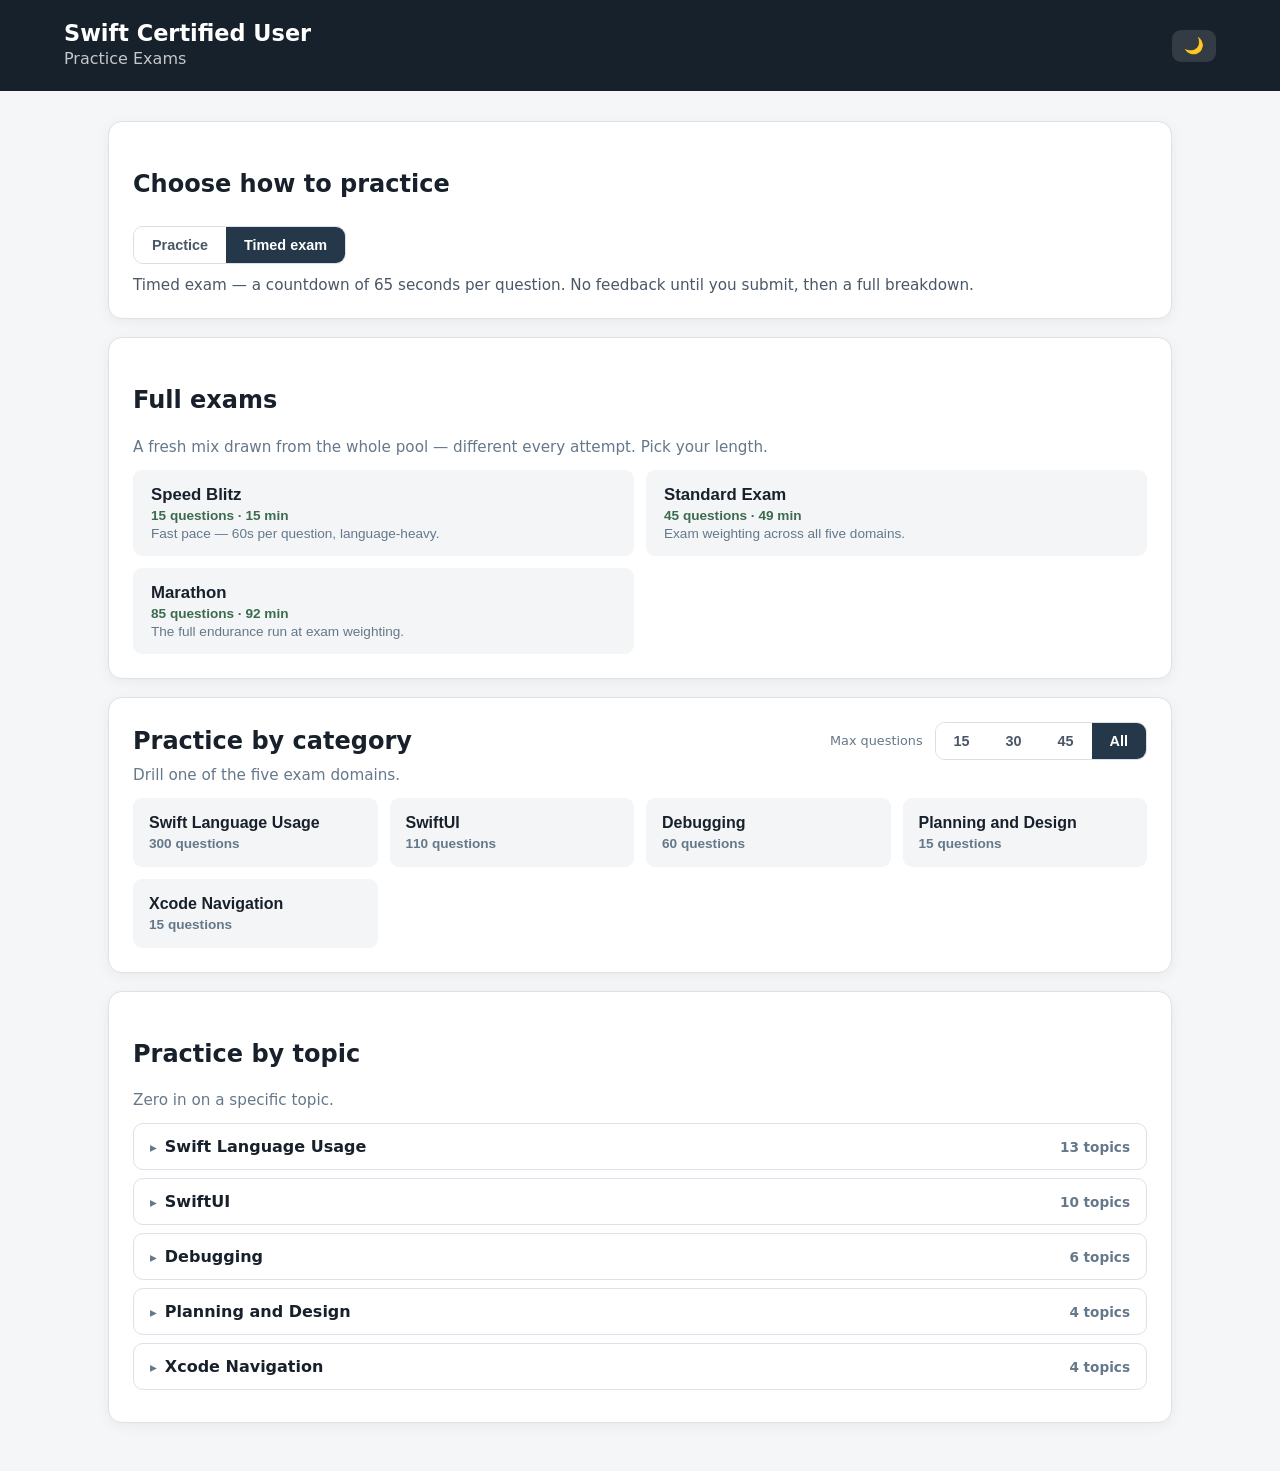
==== commit 379c7a67: "Add dark mode and a category size selector; reformat CSS; 2-up exams - Dark mode: the stylesheet is " ====
--- a/index.html
+++ b/index.html
@@ -4,6 +4,13 @@
         <meta charset="utf-8" />
         <meta name="viewport" content="width=device-width,initial-scale=1" />
         <title>Swift Certified User — Practice Exams</title>
+        <script>
+            // Apply the saved theme before paint to avoid a flash.
+            try {
+                var t = localStorage.getItem("theme");
+                if (t) document.documentElement.setAttribute("data-theme", t);
+            } catch (e) {}
+        </script>
         <link rel="stylesheet" href="style.css" />
         <link rel="icon" href="swift.svg" />
     </head>
@@ -13,13 +20,16 @@
                 <h1>Swift Certified User</h1>
                 <p>Practice Exams</p>
             </div>
-            <div id="timer" class="hidden"></div>
+            <div class="headerRight">
+                <button id="themeToggle" class="themeToggle" aria-label="Toggle dark mode">🌙</button>
+                <div id="timer" class="hidden"></div>
+            </div>
         </header>
         <main>
             <section id="start">
                 <div class="card">
                     <h2>Choose how to practice</h2>
-                    <div id="modeToggle" class="modeToggle"></div>
+                    <div id="modeToggle" class="seg modeToggle"></div>
                     <p id="modeExplain" class="modeExplain"></p>
                 </div>
                 <div class="card">
@@ -31,7 +41,13 @@
                     <div id="fullExam"></div>
                 </div>
                 <div class="card">
-                    <h2>Practice by category</h2>
+                    <div class="sectionHead">
+                        <h2>Practice by category</h2>
+                        <div class="sizeSelector">
+                            <span class="sizeLabel">Max questions</span>
+                            <div id="catSizeToggle" class="seg"></div>
+                        </div>
+                    </div>
                     <p class="muted">Drill one of the five exam domains.</p>
                     <div id="byCategory" class="catGrid"></div>
                 </div>
--- a/style.css
+++ b/style.css
@@ -1 +1,880 @@
-*{box-sizing:border-box}body{margin:0;font-family:system-ui,sans-serif;background:#f4f6f8;color:#18212b}header{padding:20px 5%;background:#17212b;color:white;display:flex;justify-content:space-between;align-items:center}header h1{margin:0;font-size:1.4rem}header p{margin:3px 0;opacity:.75}#timer{font-size:1.5rem;font-weight:800;font-variant-numeric:tabular-nums}main{max-width:1100px;margin:30px auto;padding:0 18px}.card{background:#fff;border:1px solid #dce2e7;border-radius:14px;padding:24px;box-shadow:0 3px 14px rgba(0,0,0,.05)}.hidden{display:none!important}#buttons{display:flex;flex-direction:column;gap:10px;margin:22px 0}button{border:0;border-radius:9px;padding:12px 17px;background:#24384a;color:white;font-weight:700;cursor:pointer}.note{background:#f3f5f7;padding:13px;border-left:4px solid #65788a}#start{display:flex;flex-direction:column;gap:18px}.muted{color:#65788a;margin:0 0 14px;font-size:.95rem}.modeToggle{display:inline-flex;border:1px solid #d8dfe5;border-radius:10px;overflow:hidden;margin:4px 0 12px}.modeOpt{background:#fff;color:#4a5766;border-radius:0;padding:11px 22px}.modeOpt.active{background:#24384a;color:#fff}.modeExplain{margin:0;color:#4a5766;font-size:.95rem}.launchBtn{background:#3d6b4f;font-size:1.02rem;padding:14px 22px}#fullExam{display:grid;gap:10px}.examTypeCard{display:flex;flex-direction:column;align-items:flex-start;gap:3px;background:#f3f5f7;color:#18212b;text-align:left;padding:15px 18px}.examTypeCard:hover{background:#e9edf0}.examTypeCard strong{font-size:1.05rem}.examTypeMeta{font-size:.85rem;color:#3d6b4f;font-weight:700}.examTypeBlurb{font-size:.85rem;color:#65788a;font-weight:500}.catGrid{display:grid;grid-template-columns:repeat(auto-fill,minmax(200px,1fr));gap:12px}.catCard{display:flex;flex-direction:column;align-items:flex-start;gap:4px;background:#f3f5f7;color:#18212b;text-align:left;padding:16px}.catCard strong{font-size:1rem}.catCard span{font-size:.85rem;color:#65788a;font-weight:600}.catCard:hover{background:#e9edf0}.topicGroup{border:1px solid #dce2e7;border-radius:10px;margin:8px 0;overflow:hidden}.topicGroup summary{cursor:pointer;padding:13px 16px;font-weight:700;list-style:none;display:flex;align-items:center;gap:8px}.topicGroup summary::-webkit-details-marker{display:none}.topicGroup summary::before{content:"▸";color:#65788a;transition:transform .15s;font-size:.85em}.topicGroup[open] summary::before{transform:rotate(90deg)}.topicGroupCount{margin-left:auto;font-weight:600;color:#65788a;font-size:.85rem}.topicList{display:grid;grid-template-columns:repeat(auto-fill,minmax(220px,1fr));gap:8px;padding:0 14px 14px}.topicRow{display:flex;justify-content:space-between;gap:10px;background:#f3f5f7;color:#18212b;text-align:left;padding:11px 14px;font-weight:600}.topicRow:hover{background:#e9edf0}.topicRowCount{color:#65788a;font-weight:700}.examRow{display:flex;align-items:center;gap:10px;flex-wrap:wrap;background:#f3f5f7;border-radius:10px;padding:10px 14px}.examName{flex:1;font-weight:700;min-width:200px}.modeBtn{padding:9px 14px}.practiceBtn{background:#3d6b4f}.timedBtn{background:#24384a}.error{background:#fbeaea;border-left:4px solid #8b2f2f;color:#6e2323;padding:13px;border-radius:6px;margin-top:14px}.bar{display:grid;gap:12px;margin-bottom:18px}.bar span{font-size:.9rem}.barTop{display:flex;justify-content:space-between;align-items:center;gap:12px;flex-wrap:wrap}.barTop .quitBtn{flex:0 0 auto}.progress{height:8px;background:#e5e9ec;border-radius:99px;overflow:hidden}.progress i{display:block;height:100%;width:0;background:#24384a}.layout{display:grid;grid-template-columns:minmax(0,1fr) 260px;gap:18px}small{font-weight:800;text-transform:uppercase;letter-spacing:.06em}.card h2{white-space:pre-wrap;line-height:1.5}#q.qbox{font-size:1.5em;font-weight:700;line-height:1.4;margin:.83em 0}#q.qbox .qtext{margin:0 0 12px;white-space:pre-wrap}#q.qbox .qtext:last-child{margin-bottom:0}.codeblock{font-family:ui-monospace,SFMono-Regular,Menlo,Consolas,monospace;font-weight:400;font-size:13px;line-height:1.6;background:#182530;color:#dbe4ec;padding:14px 16px;border-radius:8px;overflow-x:auto;white-space:pre;margin:10px 0}.codeblock code{background:none;color:inherit;padding:0;border-radius:0;font-size:1em}.tok-keyword{color:#ff7ab2}.tok-string{color:#ff8170}.tok-number{color:#d9c97c}.tok-comment{color:#7d8a99;font-style:italic}.tok-type{color:#6bdfff}.opt{display:block;border:1px solid #d8dfe5;border-radius:10px;padding:13px;margin:9px 0;cursor:pointer;white-space:pre-wrap}.opt.correct{border-color:#3d6b4f;background:#e9f4ec;color:#274c34}.opt.incorrect{border-color:#8b2f2f;background:#fbeaea;color:#6e2323}code{font-family:ui-monospace,SFMono-Regular,Menlo,Consolas,monospace;background:#e9edf0;color:#18212b;padding:.1em .4em;border-radius:5px;font-size:.92em}#explain{background:#eef2f5;border-left:4px solid #24384a;padding:13px;border-radius:6px;margin-top:14px;line-height:1.5}#explain code{background:#dfe5e9}.nav{display:flex;gap:9px;flex-wrap:wrap;margin-top:22px}#submit{margin-left:auto;background:#8b2f2f}.calcBtn{background:#4a5766}.quitBtn{background:#6b7480}.qCardTop{display:flex;justify-content:flex-end;align-items:center;gap:12px;margin-bottom:6px}.markBtn{background:#eef1f3;color:#4a5766;padding:8px 13px;font-size:.85rem}.markBtn.active{background:#c67c1c;color:#fff}.reviewNavBtn{margin-left:auto;background:#24384a}.reviewLegend{display:flex;flex-wrap:wrap;gap:16px;margin:16px 0;font-size:.85rem;color:#4a5766}.reviewLegend span{display:flex;align-items:center;gap:7px}.rl{width:16px;height:16px;border-radius:4px;display:inline-block;position:relative;background:#e9edf0}.rl.rl-ans{background:#24384a}.rl.marked::after,.rq-marked::after{content:"";position:absolute;top:-3px;right:-3px;width:9px;height:9px;border-radius:50%;background:#c67c1c;border:2px solid #fff}.reviewGrid{display:grid;grid-template-columns:repeat(10,1fr);gap:8px;margin:18px 0}.rq{position:relative;padding:12px 0;background:#e9edf0;color:#18212b;overflow:visible;font-variant-numeric:tabular-nums}.rq.rq-ans{background:#24384a;color:#fff}.rq:disabled{cursor:default;opacity:.85}.reviewActions{display:flex;justify-content:space-between;gap:12px;flex-wrap:wrap;margin-top:26px}#reviewSubmit{background:#8b2f2f}#reviewAll:disabled{opacity:.45;cursor:not-allowed}.calcModal{position:fixed;inset:0;background:rgba(15,22,30,.55);display:flex;align-items:center;justify-content:center;z-index:50;padding:16px}.calcBox{background:#fff;border-radius:14px;padding:16px;width:280px;max-width:100%;box-shadow:0 12px 40px rgba(0,0,0,.3)}.calcHead{display:flex;justify-content:space-between;align-items:center;margin-bottom:12px}.calcClose{background:#e9edf0;color:#18212b;padding:6px 11px}.calcDisplay{width:100%;font-size:1.6rem;font-weight:700;text-align:right;padding:12px 14px;border:1px solid #d8dfe5;border-radius:9px;background:#f7f9fa;color:#18212b;margin-bottom:12px;font-variant-numeric:tabular-nums}.calcKeys{display:grid;grid-template-columns:repeat(4,1fr);gap:8px}.calcKey{background:#eef1f3;color:#18212b;padding:15px 0;font-size:1.05rem}.calcKey.calcOp{background:#24384a;color:#fff}.calcKey.calcFn{background:#d7dde2;color:#18212b}.calcKey.calcEq{background:#3d6b4f;color:#fff;grid-column:span 4}#palette{display:grid;grid-template-columns:repeat(5,1fr);gap:6px}.p{padding:8px 0;background:#e9edf0;color:#18212b}.p.a{background:#24384a;color:#fff}.p.c{outline:3px solid #24384a}#score{margin:20px 0}.resultsGrid{display:flex;gap:36px;flex-wrap:wrap;align-items:flex-start}.resultsGrid #score{margin:0;flex:0 0 auto}.resultsGrid #breakdown{flex:1 1 320px;min-width:260px}.donutWrap{display:flex;flex-direction:column;align-items:center;gap:14px}.donutLegend{display:flex;flex-direction:column;gap:6px}.donutLegendRow{display:flex;align-items:center;gap:8px;font-size:.9rem}.donutLegendRow i{width:12px;height:12px;border-radius:3px;display:inline-block}.topicBar{margin:14px 0}.topicBarLabel{display:flex;justify-content:space-between;font-size:.9rem;margin-bottom:5px}.topicBarTrack{height:10px;background:#e5e9ec;border-radius:99px;overflow:hidden}.topicBarFill{height:100%;background:#24384a;border-radius:99px}.backRow{display:flex;justify-content:flex-end;margin-top:28px}#review{margin-top:24px}.revq{border:1px solid #dce2e7;border-radius:10px;margin:10px 0;border-left:5px solid #8b2f2f;overflow:hidden}.revq.pass{border-left-color:#3d6b4f}.revq.unanswered{border-left-color:#65788a}.revq summary{list-style:none;cursor:pointer;padding:13px 14px;display:flex;align-items:center;gap:12px;flex-wrap:wrap}.revq summary::-webkit-details-marker{display:none}.revq summary::before{content:"▸";display:inline-block;flex:0 0 auto;color:#65788a;transition:transform .15s;font-size:.85em}.revq[open] summary::before{transform:rotate(90deg)}.revNum{font-weight:800;flex:0 0 auto;color:#4a5766}.revPreview{flex:1 1 220px;min-width:0;overflow:hidden;text-overflow:ellipsis;white-space:nowrap}.revBadge{font-size:.72rem;font-weight:700;padding:4px 10px;border-radius:99px;white-space:nowrap;flex:0 0 auto}.revq.pass .revBadge{background:#e9f4ec;color:#274c34}.revq.fail .revBadge{background:#fbeaea;color:#6e2323}.revq.unanswered .revBadge{background:#eef1f3;color:#4a5766}.revBody{padding:0 14px 14px;border-top:1px solid #eef1f3;padding-top:12px}.revQ{margin:0 0 8px}.revQ .qtext{font-weight:700;white-space:pre-wrap;margin:0 0 8px}.revQ .qtext:last-child{margin-bottom:0}.revQ .codeblock{margin:8px 0}.revA,.revC,.revE{margin:6px 0;line-height:1.5;white-space:pre-wrap}.revE{color:#4a5766}@media(max-width:800px){.layout{grid-template-columns:1fr}.layout aside{order:-1}#submit{margin-left:0}.examRow{flex-direction:column;align-items:stretch}.reviewGrid{grid-template-columns:repeat(6,1fr)}}+/* ==========================================================================
+   Swift Certified User — Practice Exams
+   Theme tokens (light default + dark), then components by section.
+   ========================================================================== */
+
+:root {
+  --bg: #f4f6f8;
+  --card: #ffffff;
+  --card-border: #dce2e7;
+  --shadow: 0 3px 14px rgba(0, 0, 0, 0.05);
+  --ink: #18212b;
+  --ink-2: #4a5766;
+  --muted: #65788a;
+  --accent: #24384a;
+  --accent-ink: #ffffff;
+  --green: #3d6b4f;
+  --red: #8b2f2f;
+  --amber: #c67c1c;
+  --neutral: #8a94a3;
+  --fill: #f3f5f7;
+  --fill-hover: #e9edf0;
+  --fill-2: #eef1f3;
+  --track: #e5e9ec;
+  --field: #f7f9fa;
+  --field-border: #d8dfe5;
+  --divider: #e1e5e8;
+  --header-bg: #17212b;
+  --header-ink: #ffffff;
+  --good-bg: #e9f4ec;
+  --good-ink: #274c34;
+  --bad-bg: #fbeaea;
+  --bad-ink: #6e2323;
+  --overlay: rgba(15, 22, 30, 0.55);
+  --code-bg: #182530;
+  --code-ink: #dbe4ec;
+  --code-inline-bg: #e9edf0;
+}
+
+/* Dark applies for the OS setting (unless the viewer forced light),
+   and always when the viewer toggles dark. */
+@media (prefers-color-scheme: dark) {
+  :root:not([data-theme="light"]) {
+    --bg: #0f1318;
+    --card: #1a1f26;
+    --card-border: #2b333d;
+    --shadow: 0 3px 14px rgba(0, 0, 0, 0.4);
+    --ink: #e7ecf1;
+    --ink-2: #b8c2cd;
+    --muted: #8b97a4;
+    --accent: #37506a;
+    --green: #4e8a67;
+    --red: #c15c5c;
+    --amber: #d7963c;
+    --neutral: #6b7580;
+    --fill: #232a33;
+    --fill-hover: #2b333d;
+    --fill-2: #2b333d;
+    --track: #2b333d;
+    --field: #0f1318;
+    --field-border: #333c46;
+    --divider: #2b333d;
+    --header-bg: #0e1319;
+    --good-bg: #1e3527;
+    --good-ink: #9ad9b0;
+    --bad-bg: #3a2020;
+    --bad-ink: #e79b9b;
+    --overlay: rgba(0, 0, 0, 0.6);
+    --code-bg: #141b22;
+    --code-inline-bg: #2b333d;
+  }
+}
+:root[data-theme="dark"] {
+  --bg: #0f1318;
+  --card: #1a1f26;
+  --card-border: #2b333d;
+  --shadow: 0 3px 14px rgba(0, 0, 0, 0.4);
+  --ink: #e7ecf1;
+  --ink-2: #b8c2cd;
+  --muted: #8b97a4;
+  --accent: #37506a;
+  --green: #4e8a67;
+  --red: #c15c5c;
+  --amber: #d7963c;
+  --neutral: #6b7580;
+  --fill: #232a33;
+  --fill-hover: #2b333d;
+  --fill-2: #2b333d;
+  --track: #2b333d;
+  --field: #0f1318;
+  --field-border: #333c46;
+  --divider: #2b333d;
+  --header-bg: #0e1319;
+  --good-bg: #1e3527;
+  --good-ink: #9ad9b0;
+  --bad-bg: #3a2020;
+  --bad-ink: #e79b9b;
+  --overlay: rgba(0, 0, 0, 0.6);
+  --code-bg: #141b22;
+  --code-inline-bg: #2b333d;
+}
+
+/* ---- Base ---------------------------------------------------------------- */
+
+* {
+  box-sizing: border-box;
+}
+body {
+  margin: 0;
+  font-family: system-ui, sans-serif;
+  background: var(--bg);
+  color: var(--ink);
+}
+main {
+  max-width: 1100px;
+  margin: 30px auto;
+  padding: 0 18px;
+}
+.hidden {
+  display: none !important;
+}
+button {
+  border: 0;
+  border-radius: 9px;
+  padding: 12px 17px;
+  background: var(--accent);
+  color: var(--accent-ink);
+  font-weight: 700;
+  cursor: pointer;
+}
+.card {
+  background: var(--card);
+  border: 1px solid var(--card-border);
+  border-radius: 14px;
+  padding: 24px;
+  box-shadow: var(--shadow);
+}
+.card h2 {
+  line-height: 1.5;
+}
+.muted {
+  color: var(--muted);
+  margin: 0 0 14px;
+  font-size: 0.95rem;
+}
+.note {
+  background: var(--fill);
+  padding: 13px;
+  border-left: 4px solid var(--muted);
+  border-radius: 0 6px 6px 0;
+}
+.error {
+  background: var(--bad-bg);
+  border-left: 4px solid var(--red);
+  color: var(--bad-ink);
+  padding: 13px;
+  border-radius: 6px;
+  margin-top: 14px;
+}
+code {
+  font-family: ui-monospace, SFMono-Regular, Menlo, Consolas, monospace;
+  background: var(--code-inline-bg);
+  color: var(--ink);
+  padding: 0.1em 0.4em;
+  border-radius: 5px;
+  font-size: 0.92em;
+}
+
+/* ---- Header ------------------------------------------------------------- */
+
+header {
+  padding: 20px 5%;
+  background: var(--header-bg);
+  color: var(--header-ink);
+  display: flex;
+  justify-content: space-between;
+  align-items: center;
+}
+header h1 {
+  margin: 0;
+  font-size: 1.4rem;
+}
+header p {
+  margin: 3px 0;
+  opacity: 0.75;
+}
+.headerRight {
+  display: flex;
+  align-items: center;
+  gap: 16px;
+}
+.themeToggle {
+  background: rgba(255, 255, 255, 0.12);
+  color: var(--header-ink);
+  padding: 8px 12px;
+  font-size: 1rem;
+  line-height: 1;
+}
+.themeToggle:hover {
+  background: rgba(255, 255, 255, 0.22);
+}
+#timer {
+  font-size: 1.5rem;
+  font-weight: 800;
+  font-variant-numeric: tabular-nums;
+}
+
+/* ---- Segmented toggle (mode + category size) ---------------------------- */
+
+.seg {
+  display: inline-flex;
+  border: 1px solid var(--field-border);
+  border-radius: 10px;
+  overflow: hidden;
+}
+.segOpt {
+  background: var(--card);
+  color: var(--ink-2);
+  border-radius: 0;
+  padding: 10px 18px;
+  font-size: 0.9rem;
+}
+.segOpt.active {
+  background: var(--accent);
+  color: var(--accent-ink);
+}
+
+/* ---- Landing (start) ---------------------------------------------------- */
+
+#start {
+  display: flex;
+  flex-direction: column;
+  gap: 18px;
+}
+.sectionHead {
+  display: flex;
+  justify-content: space-between;
+  align-items: center;
+  gap: 12px;
+  flex-wrap: wrap;
+  margin-bottom: 6px;
+}
+.sectionHead h2 {
+  margin: 0;
+}
+.modeToggle {
+  margin: 4px 0 12px;
+}
+.modeExplain {
+  margin: 0;
+  color: var(--ink-2);
+  font-size: 0.95rem;
+}
+.sizeSelector {
+  display: flex;
+  align-items: center;
+  gap: 8px;
+}
+.sizeLabel {
+  font-size: 0.8rem;
+  color: var(--muted);
+  margin-right: 4px;
+}
+
+/* Full exams — 2-up grid */
+#fullExam {
+  display: grid;
+  grid-template-columns: repeat(2, 1fr);
+  gap: 12px;
+}
+.examTypeCard {
+  display: flex;
+  flex-direction: column;
+  align-items: flex-start;
+  gap: 3px;
+  background: var(--fill);
+  color: var(--ink);
+  text-align: left;
+  padding: 15px 18px;
+}
+.examTypeCard:hover {
+  background: var(--fill-hover);
+}
+.examTypeCard strong {
+  font-size: 1.05rem;
+}
+.examTypeMeta {
+  font-size: 0.85rem;
+  color: var(--green);
+  font-weight: 700;
+}
+.examTypeBlurb {
+  font-size: 0.85rem;
+  color: var(--muted);
+  font-weight: 500;
+}
+
+/* By category */
+.catGrid {
+  display: grid;
+  grid-template-columns: repeat(auto-fill, minmax(200px, 1fr));
+  gap: 12px;
+}
+.catCard {
+  display: flex;
+  flex-direction: column;
+  align-items: flex-start;
+  gap: 4px;
+  background: var(--fill);
+  color: var(--ink);
+  text-align: left;
+  padding: 16px;
+}
+.catCard:hover {
+  background: var(--fill-hover);
+}
+.catCard strong {
+  font-size: 1rem;
+}
+.catCard span {
+  font-size: 0.85rem;
+  color: var(--muted);
+  font-weight: 600;
+}
+
+/* By topic */
+.topicGroup {
+  border: 1px solid var(--card-border);
+  border-radius: 10px;
+  margin: 8px 0;
+  overflow: hidden;
+}
+.topicGroup summary {
+  cursor: pointer;
+  padding: 13px 16px;
+  font-weight: 700;
+  list-style: none;
+  display: flex;
+  align-items: center;
+  gap: 8px;
+}
+.topicGroup summary::-webkit-details-marker {
+  display: none;
+}
+.topicGroup summary::before {
+  content: "▸";
+  color: var(--muted);
+  transition: transform 0.15s;
+  font-size: 0.85em;
+}
+.topicGroup[open] summary::before {
+  transform: rotate(90deg);
+}
+.topicGroupCount {
+  margin-left: auto;
+  font-weight: 600;
+  color: var(--muted);
+  font-size: 0.85rem;
+}
+.topicList {
+  display: grid;
+  grid-template-columns: repeat(auto-fill, minmax(220px, 1fr));
+  gap: 8px;
+  padding: 0 14px 14px;
+}
+.topicRow {
+  display: flex;
+  justify-content: space-between;
+  gap: 10px;
+  background: var(--fill);
+  color: var(--ink);
+  text-align: left;
+  padding: 11px 14px;
+  font-weight: 600;
+}
+.topicRow:hover {
+  background: var(--fill-hover);
+}
+.topicRowCount {
+  color: var(--muted);
+  font-weight: 700;
+}
+
+/* ---- Exam view ---------------------------------------------------------- */
+
+.bar {
+  display: grid;
+  gap: 12px;
+  margin-bottom: 18px;
+}
+.barTop {
+  display: flex;
+  justify-content: space-between;
+  align-items: center;
+  gap: 12px;
+  flex-wrap: wrap;
+}
+.barTop .quitBtn {
+  flex: 0 0 auto;
+}
+#num {
+  font-size: 0.9rem;
+}
+.progress {
+  height: 8px;
+  background: var(--track);
+  border-radius: 99px;
+  overflow: hidden;
+}
+.progress i {
+  display: block;
+  height: 100%;
+  width: 0;
+  background: var(--accent);
+}
+.qCardTop {
+  display: flex;
+  justify-content: flex-end;
+  align-items: center;
+  gap: 12px;
+  margin-bottom: 6px;
+}
+.markBtn {
+  background: var(--fill-2);
+  color: var(--ink-2);
+  padding: 8px 13px;
+  font-size: 0.85rem;
+}
+.markBtn.active {
+  background: var(--amber);
+  color: #fff;
+}
+#q.qbox {
+  font-size: 1.5em;
+  font-weight: 700;
+  line-height: 1.4;
+  margin: 0.83em 0;
+}
+#q.qbox .qtext {
+  margin: 0 0 12px;
+  white-space: pre-wrap;
+}
+#q.qbox .qtext:last-child {
+  margin-bottom: 0;
+}
+.opt {
+  display: block;
+  border: 1px solid var(--field-border);
+  border-radius: 10px;
+  padding: 13px;
+  margin: 9px 0;
+  cursor: pointer;
+  white-space: pre-wrap;
+}
+.opt.correct {
+  border-color: var(--green);
+  background: var(--good-bg);
+  color: var(--good-ink);
+}
+.opt.incorrect {
+  border-color: var(--red);
+  background: var(--bad-bg);
+  color: var(--bad-ink);
+}
+#explain {
+  background: var(--fill-2);
+  border-left: 4px solid var(--accent);
+  padding: 13px;
+  border-radius: 6px;
+  margin-top: 14px;
+  line-height: 1.5;
+}
+.nav {
+  display: flex;
+  gap: 9px;
+  flex-wrap: wrap;
+  margin-top: 22px;
+}
+.calcBtn {
+  background: var(--ink-2);
+}
+.quitBtn {
+  background: var(--muted);
+}
+.reviewNavBtn {
+  margin-left: auto;
+  background: var(--accent);
+}
+
+/* ---- Code blocks + syntax highlighting (dark in both themes) ------------ */
+
+.codeblock {
+  font-family: ui-monospace, SFMono-Regular, Menlo, Consolas, monospace;
+  font-weight: 400;
+  font-size: 13px;
+  line-height: 1.6;
+  background: var(--code-bg);
+  color: var(--code-ink);
+  padding: 14px 16px;
+  border-radius: 8px;
+  overflow-x: auto;
+  white-space: pre;
+  margin: 10px 0;
+}
+.codeblock code {
+  background: none;
+  color: inherit;
+  padding: 0;
+  border-radius: 0;
+  font-size: 1em;
+}
+.tok-keyword {
+  color: #ff7ab2;
+}
+.tok-string {
+  color: #ff8170;
+}
+.tok-number {
+  color: #d9c97c;
+}
+.tok-comment {
+  color: #7d8a99;
+  font-style: italic;
+}
+.tok-type {
+  color: #6bdfff;
+}
+
+/* ---- Calculator --------------------------------------------------------- */
+
+.calcModal {
+  position: fixed;
+  inset: 0;
+  background: var(--overlay);
+  display: flex;
+  align-items: center;
+  justify-content: center;
+  z-index: 50;
+  padding: 16px;
+}
+.calcBox {
+  background: var(--card);
+  border-radius: 14px;
+  padding: 16px;
+  width: 280px;
+  max-width: 100%;
+  box-shadow: 0 12px 40px rgba(0, 0, 0, 0.3);
+}
+.calcHead {
+  display: flex;
+  justify-content: space-between;
+  align-items: center;
+  margin-bottom: 12px;
+}
+.calcClose {
+  background: var(--fill-hover);
+  color: var(--ink);
+  padding: 6px 11px;
+}
+.calcDisplay {
+  width: 100%;
+  font-size: 1.6rem;
+  font-weight: 700;
+  text-align: right;
+  padding: 12px 14px;
+  border: 1px solid var(--field-border);
+  border-radius: 9px;
+  background: var(--field);
+  color: var(--ink);
+  margin-bottom: 12px;
+  font-variant-numeric: tabular-nums;
+}
+.calcKeys {
+  display: grid;
+  grid-template-columns: repeat(4, 1fr);
+  gap: 8px;
+}
+.calcKey {
+  background: var(--fill-2);
+  color: var(--ink);
+  padding: 15px 0;
+  font-size: 1.05rem;
+}
+.calcKey.calcOp {
+  background: var(--accent);
+  color: var(--accent-ink);
+}
+.calcKey.calcFn {
+  background: var(--fill-hover);
+  color: var(--ink);
+}
+.calcKey.calcEq {
+  background: var(--green);
+  color: #fff;
+  grid-column: span 4;
+}
+
+/* ---- Review page -------------------------------------------------------- */
+
+.reviewLegend {
+  display: flex;
+  flex-wrap: wrap;
+  gap: 16px;
+  margin: 16px 0;
+  font-size: 0.85rem;
+  color: var(--ink-2);
+}
+.reviewLegend span {
+  display: flex;
+  align-items: center;
+  gap: 7px;
+}
+.rl {
+  width: 16px;
+  height: 16px;
+  border-radius: 4px;
+  display: inline-block;
+  position: relative;
+  background: var(--track);
+}
+.rl.rl-ans {
+  background: var(--accent);
+}
+.rl.marked::after,
+.rq-marked::after {
+  content: "";
+  position: absolute;
+  top: -3px;
+  right: -3px;
+  width: 9px;
+  height: 9px;
+  border-radius: 50%;
+  background: var(--amber);
+  border: 2px solid var(--card);
+}
+.reviewGrid {
+  display: grid;
+  grid-template-columns: repeat(10, 1fr);
+  gap: 8px;
+  margin: 18px 0;
+}
+.rq {
+  position: relative;
+  padding: 12px 0;
+  background: var(--track);
+  color: var(--ink);
+  overflow: visible;
+  font-variant-numeric: tabular-nums;
+}
+.rq.rq-ans {
+  background: var(--accent);
+  color: var(--accent-ink);
+}
+.rq:disabled {
+  cursor: default;
+  opacity: 0.85;
+}
+.reviewActions {
+  display: flex;
+  justify-content: space-between;
+  gap: 12px;
+  flex-wrap: wrap;
+  margin-top: 26px;
+}
+#reviewSubmit {
+  background: var(--red);
+}
+#reviewAll:disabled {
+  opacity: 0.45;
+  cursor: not-allowed;
+}
+
+/* ---- Results ------------------------------------------------------------ */
+
+#score {
+  margin: 20px 0;
+}
+.resultsGrid {
+  display: flex;
+  gap: 36px;
+  flex-wrap: wrap;
+  align-items: flex-start;
+}
+.resultsGrid #score {
+  margin: 0;
+  flex: 0 0 auto;
+}
+.resultsGrid #breakdown {
+  flex: 1 1 320px;
+  min-width: 260px;
+}
+.donutWrap {
+  display: flex;
+  flex-direction: column;
+  align-items: center;
+  gap: 14px;
+}
+.donutTrack {
+  stroke: var(--track);
+}
+.donutPct {
+  fill: var(--ink);
+}
+.donutSub {
+  fill: var(--muted);
+}
+.seg-correct {
+  stroke: var(--green);
+}
+.seg-incorrect {
+  stroke: var(--red);
+}
+.seg-unanswered {
+  stroke: var(--neutral);
+}
+.donutLegend {
+  display: flex;
+  flex-direction: column;
+  gap: 6px;
+}
+.donutLegendRow {
+  display: flex;
+  align-items: center;
+  gap: 8px;
+  font-size: 0.9rem;
+}
+.donutLegendRow i {
+  width: 12px;
+  height: 12px;
+  border-radius: 3px;
+  display: inline-block;
+}
+.donutKey.seg-correct {
+  background: var(--green);
+}
+.donutKey.seg-incorrect {
+  background: var(--red);
+}
+.donutKey.seg-unanswered {
+  background: var(--neutral);
+}
+.topicBar {
+  margin: 14px 0;
+}
+.topicBarLabel {
+  display: flex;
+  justify-content: space-between;
+  font-size: 0.9rem;
+  margin-bottom: 5px;
+}
+.topicBarTrack {
+  height: 10px;
+  background: var(--track);
+  border-radius: 99px;
+  overflow: hidden;
+}
+.topicBarFill {
+  height: 100%;
+  background: var(--accent);
+  border-radius: 99px;
+}
+.backRow {
+  display: flex;
+  justify-content: flex-end;
+  margin-top: 28px;
+}
+
+/* Per-question review list (collapsible) */
+#review {
+  margin-top: 24px;
+}
+.revq {
+  border: 1px solid var(--card-border);
+  border-radius: 10px;
+  margin: 10px 0;
+  border-left: 5px solid var(--red);
+  overflow: hidden;
+}
+.revq.pass {
+  border-left-color: var(--green);
+}
+.revq.unanswered {
+  border-left-color: var(--muted);
+}
+.revq summary {
+  list-style: none;
+  cursor: pointer;
+  padding: 13px 14px;
+  display: flex;
+  align-items: center;
+  gap: 12px;
+  flex-wrap: wrap;
+}
+.revq summary::-webkit-details-marker {
+  display: none;
+}
+.revq summary::before {
+  content: "▸";
+  display: inline-block;
+  flex: 0 0 auto;
+  color: var(--muted);
+  transition: transform 0.15s;
+  font-size: 0.85em;
+}
+.revq[open] summary::before {
+  transform: rotate(90deg);
+}
+.revNum {
+  font-weight: 800;
+  flex: 0 0 auto;
+  color: var(--ink-2);
+}
+.revPreview {
+  flex: 1 1 220px;
+  min-width: 0;
+  overflow: hidden;
+  text-overflow: ellipsis;
+  white-space: nowrap;
+}
+.revBadge {
+  font-size: 0.72rem;
+  font-weight: 700;
+  padding: 4px 10px;
+  border-radius: 99px;
+  white-space: nowrap;
+  flex: 0 0 auto;
+}
+.revq.pass .revBadge {
+  background: var(--good-bg);
+  color: var(--good-ink);
+}
+.revq.fail .revBadge {
+  background: var(--bad-bg);
+  color: var(--bad-ink);
+}
+.revq.unanswered .revBadge {
+  background: var(--fill-2);
+  color: var(--ink-2);
+}
+.revBody {
+  padding: 12px 14px 14px;
+  border-top: 1px solid var(--divider);
+}
+.revQ {
+  margin: 0 0 8px;
+}
+.revQ .qtext {
+  font-weight: 700;
+  white-space: pre-wrap;
+  margin: 0 0 8px;
+}
+.revQ .qtext:last-child {
+  margin-bottom: 0;
+}
+.revQ .codeblock {
+  margin: 8px 0;
+}
+.revA,
+.revC,
+.revE {
+  margin: 6px 0;
+  line-height: 1.5;
+  white-space: pre-wrap;
+}
+.revE {
+  color: var(--ink-2);
+}
+
+/* ---- Responsive --------------------------------------------------------- */
+
+@media (max-width: 800px) {
+  #fullExam {
+    grid-template-columns: 1fr;
+  }
+  #submit {
+    margin-left: 0;
+  }
+  .reviewGrid {
+    grid-template-columns: repeat(6, 1fr);
+  }
+}
